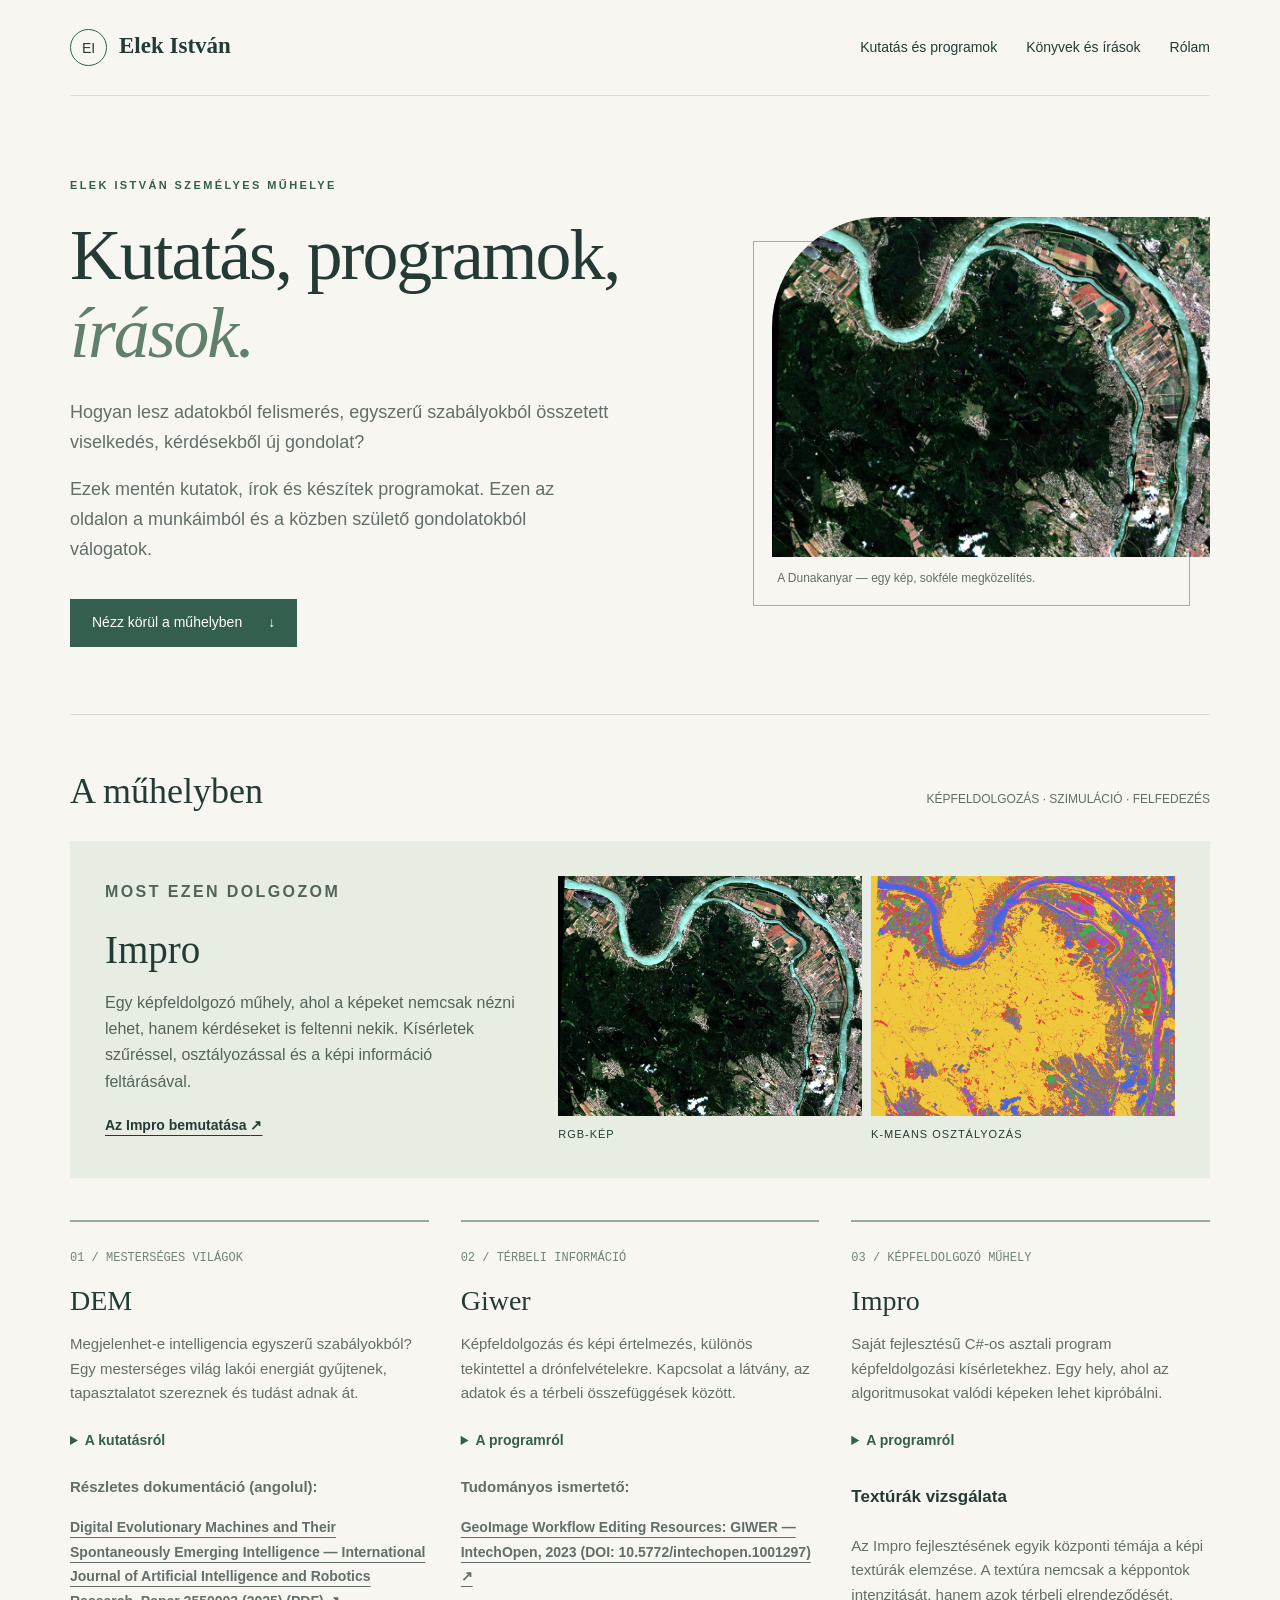
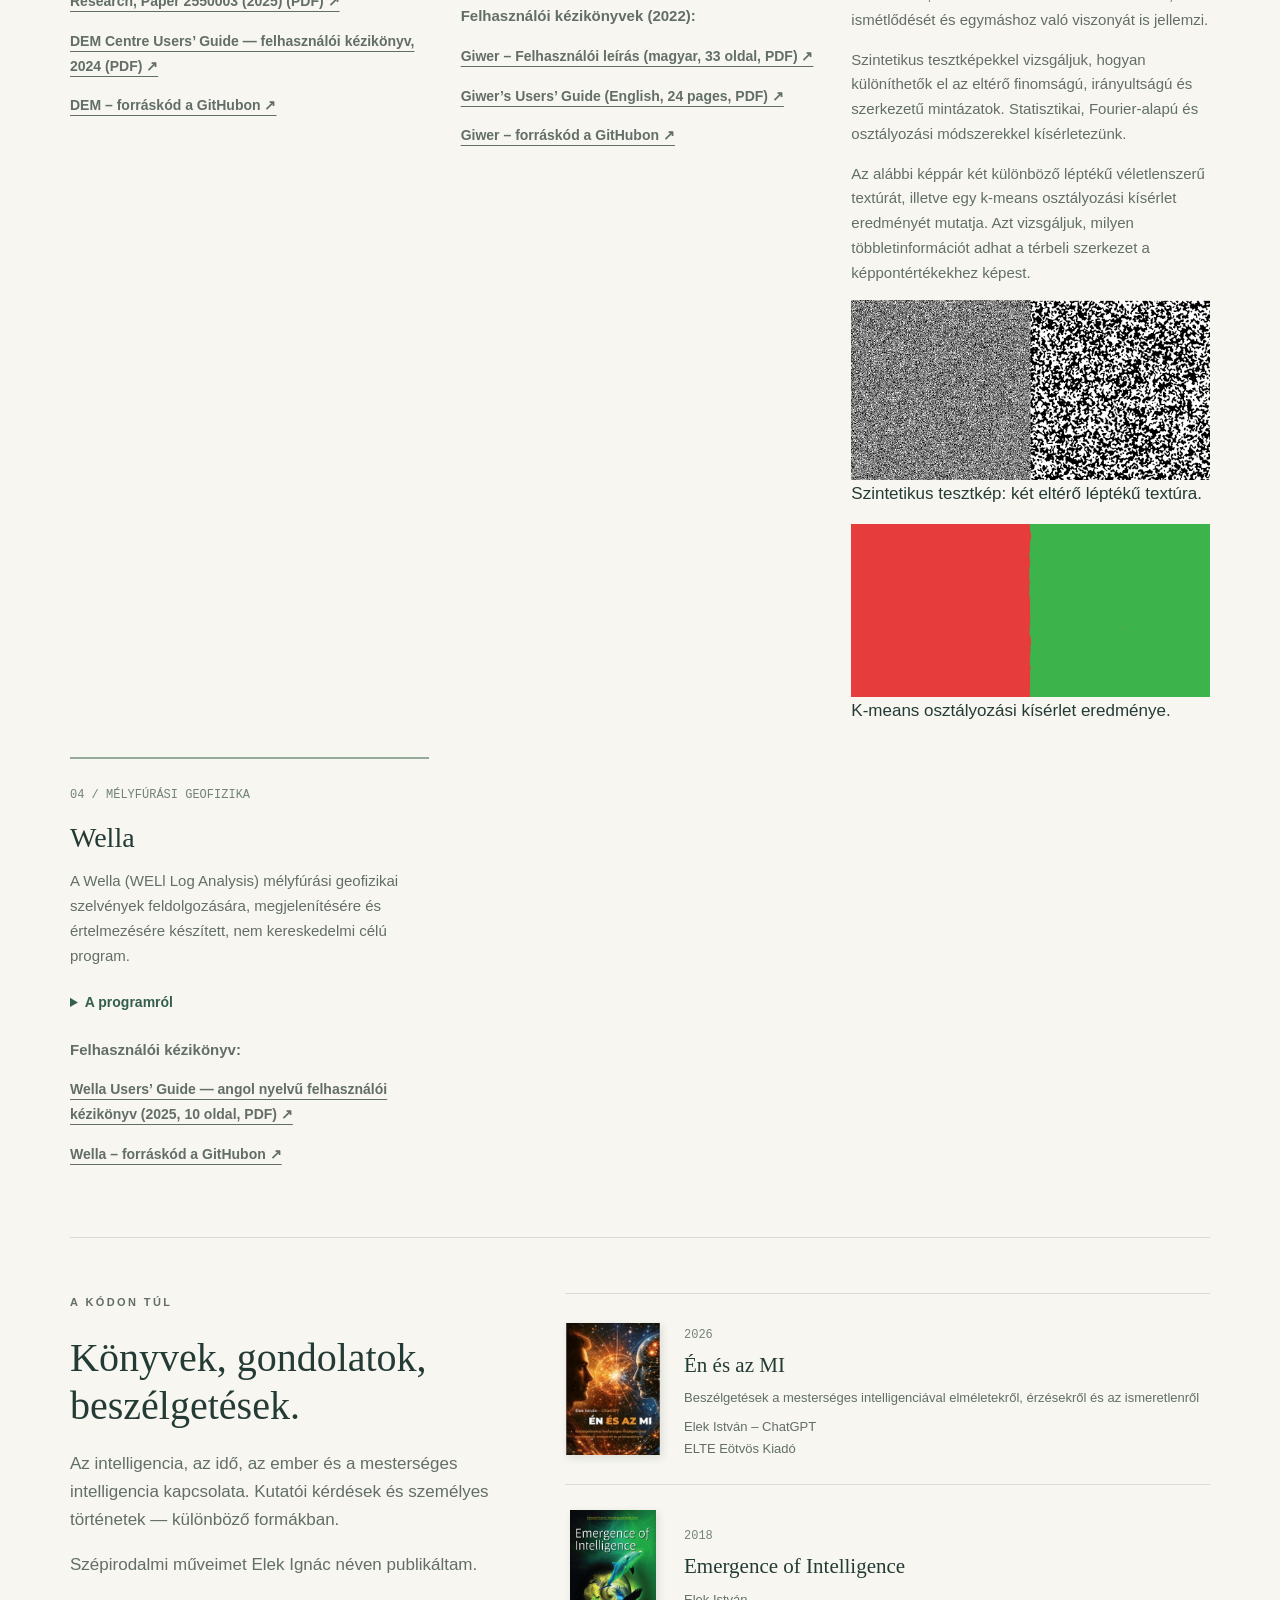
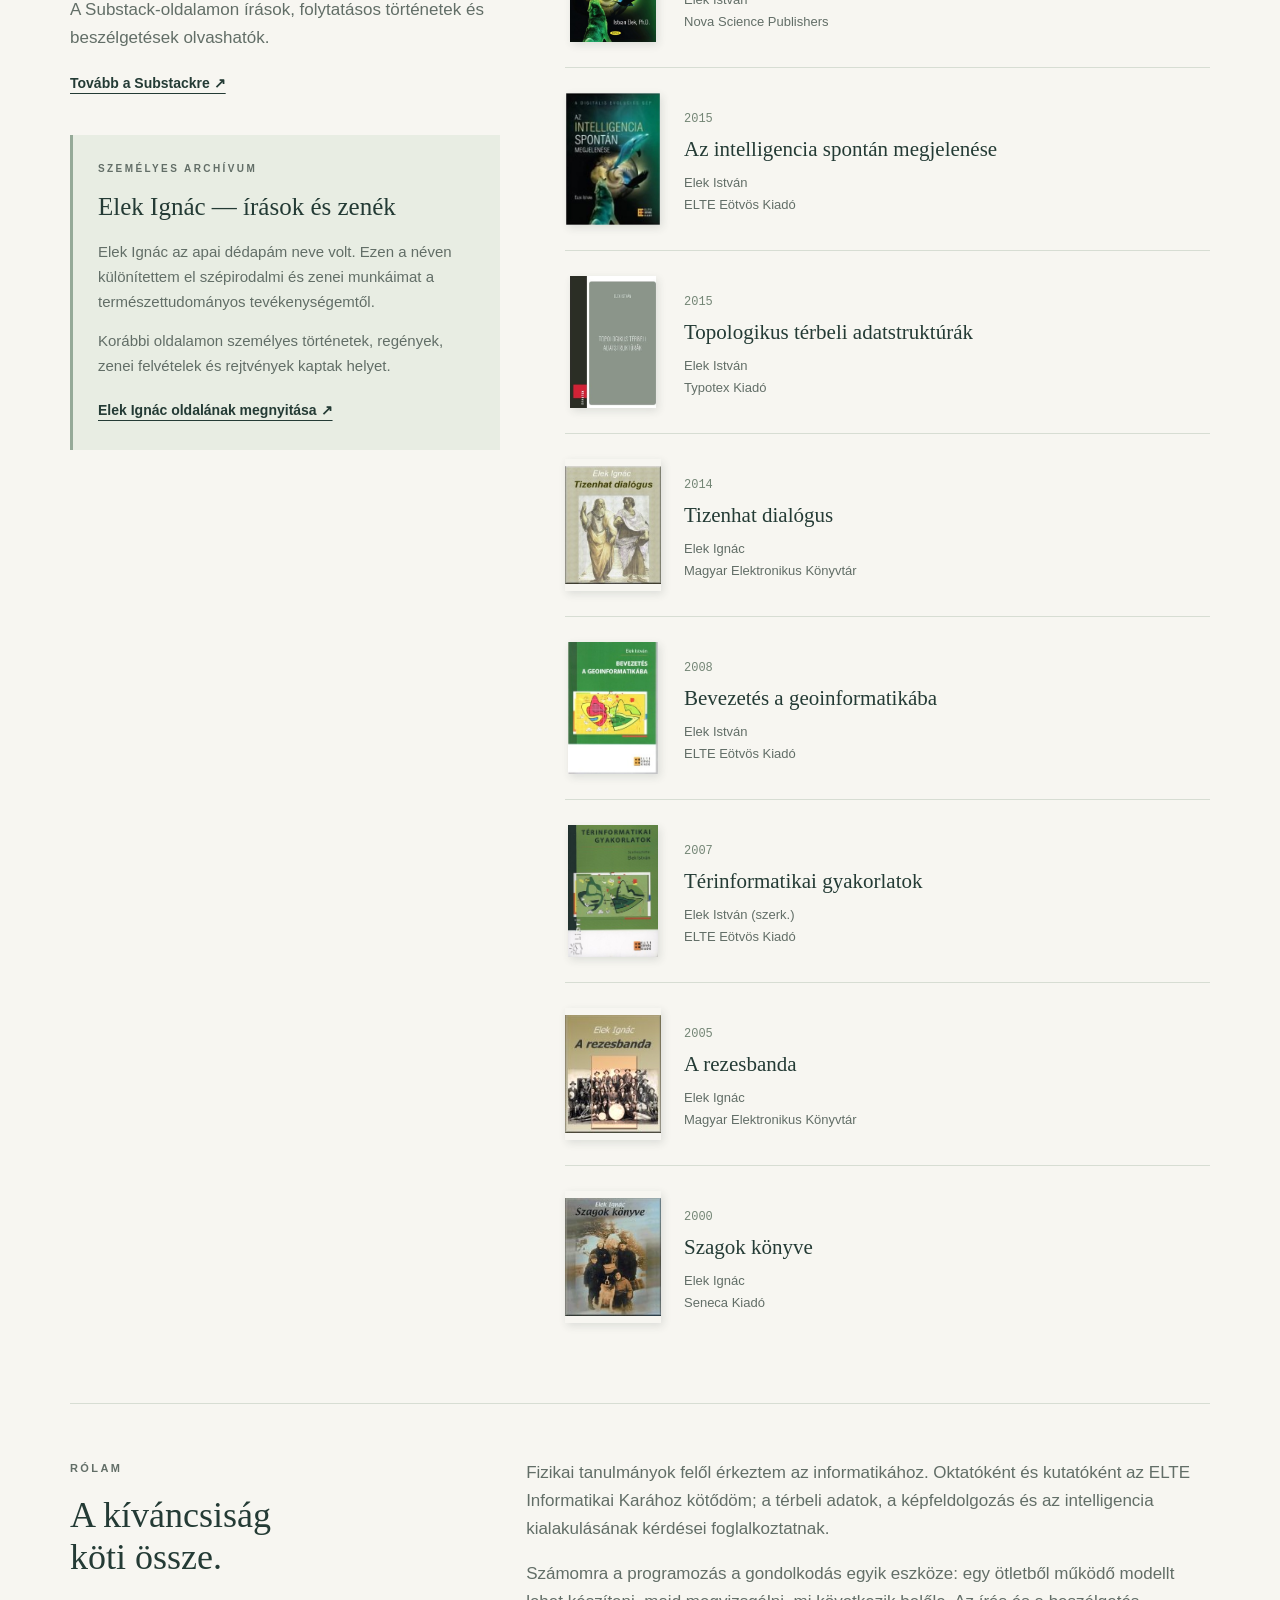
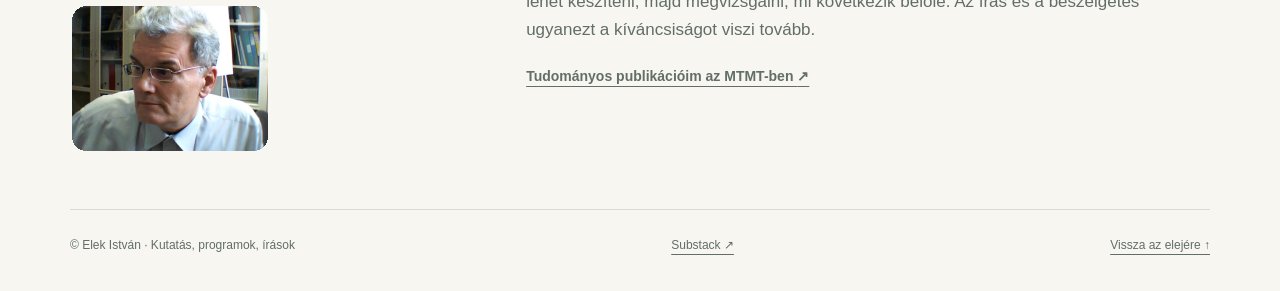
==== index.html @ f73c952a "impro_texture" ====
<!DOCTYPE html>

<html lang="hu"><head><meta charset="utf-8"/><meta content="width=device-width, initial-scale=1" name="viewport"/><meta content="Elek István személyes műhelye: kutatás, képfeldolgozás, programok, könyvek és beszélgetések." name="description"/><title>Elek István — Kutatás, programok, írások</title>
<link rel="stylesheet" href="css/style.css"><link href="images/favicon.png" rel="icon" type="image/png"/></head><body><a class="skip" href="#tartalom">Ugrás a tartalomhoz</a><div class="wrap">
<header><a class="brand" href="#"> <span>EI</span>Elek István</a><nav aria-label="Főmenü"><a href="#muhely">Kutatás és programok</a><a href="#irasok">Könyvek és írások</a><a href="#rolam">Rólam</a></nav></header>
<main id="tartalom"><div class="hero"><div><p class="eyebrow">Elek István személyes műhelye</p><h1>Kutatás, programok,<br/><em>írások.</em></h1><p class="intro">Hogyan lesz adatokból felismerés, egyszerű szabályokból összetett viselkedés, kérdésekből új gondolat?</p><p class="intro">Ezek mentén kutatok, írok és készítek programokat. Ezen az oldalon a munkáimból és a közben születő gondolatokból válogatok.</p><a class="button" href="#muhely">Nézz körül a műhelyben <span aria-hidden="true">↓</span></a></div><figure class="hero-figure"><img alt="A Dunakanyar színes raszterképe, erdőkkel, településekkel és a kanyargó folyóval" height="800" src="images/dunakanyar-raszter.jpg" width="979"/><figcaption>A Dunakanyar — egy kép, sokféle megközelítés.</figcaption></figure></div>
<section id="muhely"><div class="section-head"><h2>A műhelyben</h2><span>KÉPFELDOLGOZÁS · SZIMULÁCIÓ · FELFEDEZÉS</span></div><article class="featured"><div><p class="eyebrow">Most ezen dolgozom</p><h3>Impro</h3><p>Egy képfeldolgozó műhely, ahol a képeket nemcsak nézni lehet, hanem kérdéseket is feltenni nekik. Kísérletek szűréssel, osztályozással és a képi információ feltárásával.</p><a class="textlink" href="#impro">Az Impro bemutatása <span aria-hidden="true">↗</span></a></div><div class="comparison"><figure><img alt="A Dunakanyar RGB-képe az osztályozás előtt" height="800" loading="lazy" src="images/dunakanyar-rgb.jpg" width="979"/><figcaption>RGB-kép</figcaption></figure><figure><img alt="Ugyanazon terület k-means osztályozásának színezett eredménye" height="800" loading="lazy" src="images/dunakanyar-kmeans.jpg" width="979"/><figcaption>K-means osztályozás</figcaption></figure></div></article>
<div class="projects"><article class="project" id="dem"><span class="number">01 / MESTERSÉGES VILÁGOK</span><h3>DEM</h3><p>Megjelenhet-e intelligencia egyszerű szabályokból? Egy mesterséges világ lakói energiát gyűjtenek, tapasztalatot szereznek és tudást adnak át.</p><details><summary>A kutatásról</summary><p>A modell tere egy önmagába visszatérő, tórusz alakú világ. Az entitások energiaforrások és energianyelők között mozognak; emlékezetük és találkozásaik befolyásolják a viselkedésüket.</p><p>A kísérletek középpontjában az alkalmazkodás, a tudásátadás és az összetett viselkedés kialakulása áll.</p></details><div class="dem-documents"><p><strong>Részletes dokumentáció (angolul):</strong></p><p><a class="textlink" href="docs/DEM_theory.pdf" target="_blank" rel="noopener noreferrer">Digital Evolutionary Machines and Their Spontaneously Emerging Intelligence — International Journal of Artificial Intelligence and Robotics Research, Paper 2550003 (2025) (PDF) ↗</a></p><p><a class="textlink" href="docs/DEM_dcusersguide.pdf" target="_blank" rel="noopener noreferrer">DEM Centre Users’ Guide — felhasználói kézikönyv, 2024 (PDF) ↗</a></p></div><p><a class="textlink" href="https://github.com/istvan-elek/DEM" target="_blank" rel="noopener noreferrer">DEM – forráskód a GitHubon ↗</a></p></article> <article class="project" id="giwer"><span class="number">02 / TÉRBELI INFORMÁCIÓ</span><h3>Giwer</h3><p>Képfeldolgozás és képi értelmezés, különös tekintettel a drónfelvételekre. Kapcsolat a látvány, az adatok és a térbeli összefüggések között.</p><details><summary>A programról</summary><p>A Giwer a raszterképek feldolgozásának és értelmezésének műhelye. A fejlesztés során szerzett tapasztalatok az új képfeldolgozó program, az Impro tervezéséhez is kiindulópontot adnak.</p></details><div class="giwer-documents"><p><strong>Tudományos ismertető:</strong></p><p><a class="textlink" href="https://www.intechopen.com/chapters/1135801" target="_blank" rel="noopener noreferrer">GeoImage Workflow Editing Resources: GIWER — IntechOpen, 2023 (DOI: 10.5772/intechopen.1001297) ↗</a></p><p><strong>Felhasználói kézikönyvek (2022):</strong></p><p><a class="textlink" href="docs/giwer_ug_hu.pdf" target="_blank" rel="noopener noreferrer">Giwer – Felhasználói leírás (magyar, 33 oldal, PDF) ↗</a></p><p><a class="textlink" href="docs/giwer_ug_eng.pdf" target="_blank" rel="noopener noreferrer">Giwer’s Users’ Guide (English, 24 pages, PDF) ↗</a></p></div><p><a class="textlink" href="https://github.com/istvan-elek/Giwer" target="_blank" rel="noopener noreferrer">Giwer – forráskód a GitHubon ↗</a></p></article> <article class="project" id="impro"><span class="number">03 / KÉPFELDOLGOZÓ MŰHELY</span><h3>Impro</h3><p>Saját fejlesztésű C#-os asztali program képfeldolgozási kísérletekhez. Egy hely, ahol az algoritmusokat valódi képeken lehet kipróbálni.</p><details><summary>A programról</summary><p>Az Impro fejlesztés alatt álló műhelyprogram. A munka része többek között az RGB-képek előállítása, az NDVI, valamint a k-means osztályozás eredményeinek vizsgálata.</p><p>A fenti képpár ugyanannak a dunai területnek az RGB-megjelenítését és osztályozott változatát mutatja.</p></details><div class="impro-texture"><h4>Textúrák vizsgálata</h4><p>Az Impro fejlesztésének egyik központi témája a képi textúrák elemzése. A textúra nemcsak a képpontok intenzitását, hanem azok térbeli elrendeződését, ismétlődését és egymáshoz való viszonyát is jellemzi.</p><p>Szintetikus tesztképekkel vizsgáljuk, hogyan különíthetők el az eltérő finomságú, irányultságú és szerkezetű mintázatok. Statisztikai, Fourier-alapú és osztályozási módszerekkel kísérletezünk.</p><p>Az alábbi képpár két különböző léptékű véletlenszerű textúrát, illetve egy k-means osztályozási kísérlet eredményét mutatja. Azt vizsgáljuk, milyen többletinformációt adhat a térbeli szerkezet a képpontértékekhez képest.</p><div class="texture-examples" style="display:grid;grid-template-columns:repeat(auto-fit,minmax(min(100%,260px),1fr));gap:1rem;align-items:start"><figure style="margin:0"><img src="images/random_blobs.png" alt="Finom szemcsés és nagyobb foltokból álló fekete-fehér szintetikus textúrák" loading="lazy" style="width:100%;height:auto;display:block"/><figcaption>Szintetikus tesztkép: két eltérő léptékű textúra.</figcaption></figure><figure style="margin:0"><img src="images/randomblobskmeans.png" alt="A kétféle textúra k-means osztályozásának piros és zöld eredménye" loading="lazy" style="width:100%;height:auto;display:block"/><figcaption>K-means osztályozási kísérlet eredménye.</figcaption></figure></div></div></article>
<article class="project" id="wella"><span class="number">04 / MÉLYFÚRÁSI GEOFIZIKA</span><h3>Wella</h3><p>A Wella (WELl Log Analysis) mélyfúrási geofizikai szelvények feldolgozására, megjelenítésére és értelmezésére készített, nem kereskedelmi célú program.</p><details><summary>A programról</summary><p>Nyugdíjba vonulásom után, szakmai érdeklődésből fejlesztettem. A Wella nem kész petrofizikai értelmezési algoritmusok gyűjteménye: a felhasználó maga adhat meg számítási formulákat, amelyeket a program a mérési szelvények pontjain kiértékel, majd megjeleníti az eredményeket.</p><p>Az értelmezési műveletek pontonkéntiek; konvolúciós és ablakozási eljárások nem részei ennek a rendszernek. Az előfeldolgozásban néhány hasonló megoldás kísérleti jelleggel szerepel.</p><p>A Wella korlátozott funkcionalitású, kísérleti fejlesztés, nem kereskedelmi szoftver.</p></details><div class="wella-documents"><p><strong>Felhasználói kézikönyv:</strong></p><p><a class="textlink" href="docs/wella_users_guide.pdf" target="_blank" rel="noopener noreferrer">Wella Users’ Guide — angol nyelvű felhasználói kézikönyv (2025, 10 oldal, PDF) ↗</a></p></div><p><a class="textlink" href="https://github.com/istvan-elek/Wella" target="_blank" rel="noopener noreferrer">Wella – forráskód a GitHubon ↗</a></p></div></section>
<section class="writing" id="irasok"><div><p class="eyebrow">A kódon túl</p><h2>Könyvek, gondolatok,<br/>beszélgetések.</h2><p>Az intelligencia, az idő, az ember és a mesterséges intelligencia kapcsolata. Kutatói kérdések és személyes történetek — különböző formákban.</p><p>Szépirodalmi műveimet Elek Ignác néven publikáltam.</p><p>A Substack-oldalamon írások, folytatásos történetek és beszélgetések olvashatók.</p><a class="textlink" href="https://elekistvan.substack.com/p/elek-istvan-substack-oldala-es-muhelye" rel="noopener noreferrer" target="_blank">Tovább a Substackre ↗</a><aside aria-labelledby="ignac-title" class="literary-archive"><p class="eyebrow">Személyes archívum</p><h3 id="ignac-title">Elek Ignác — írások és zenék</h3><p>Elek Ignác az apai dédapám neve volt. Ezen a néven különítettem el szépirodalmi és zenei munkáimat a természettudományos tevékenységemtől.</p><p>Korábbi oldalamon személyes történetek, regények, zenei felvételek és rejtvények kaptak helyet.</p><a class="textlink" href="elek-ignac.html" rel="noopener noreferrer" target="_blank">Elek Ignác oldalának megnyitása ↗</a></aside></div><div><article class="book"><div class="cover"><a href="https://eltebook.hu/elek-istvan-en-es-az-mi" rel="noopener noreferrer" target="_blank"><img alt="Én és az MI — borító" loading="lazy" src="images/en-es-az-mi.jpg"/></a></div><div><time>2026</time><h3><a href="https://eltebook.hu/elek-istvan-en-es-az-mi" rel="noopener noreferrer" target="_blank">Én és az MI</a></h3><p class="subtitle">Beszélgetések a mesterséges intelligenciával elméletekről, érzésekről és az ismeretlenről</p><p>Elek István – ChatGPT<br/>ELTE Eötvös Kiadó</p></div></article><article class="book"><div class="cover"><a href="https://novapublishers.com/shop/emergence-of-intelligence/" rel="noopener noreferrer" target="_blank"><img alt="Emergence of Intelligence — borító" loading="lazy" src="images/emergence-of-intelligence.jpg"/></a></div><div><time>2018</time><h3><a href="https://novapublishers.com/shop/emergence-of-intelligence/" rel="noopener noreferrer" target="_blank">Emergence of Intelligence</a></h3><p>Elek István<br/>Nova Science Publishers</p></div></article><article class="book"><div class="cover"><a href="https://eltebook.hu/elek-istvan-az-intelligencia-spontan-megjelenese-1585" rel="noopener noreferrer" target="_blank"><img alt="Az intelligencia spontán megjelenése — borító" loading="lazy" src="images/intelligencia-spontan-megjelenese.jpg"/></a></div><div><time>2015</time><h3><a href="https://eltebook.hu/elek-istvan-az-intelligencia-spontan-megjelenese-1585" rel="noopener noreferrer" target="_blank">Az intelligencia spontán megjelenése</a></h3><p>Elek István<br/>ELTE Eötvös Kiadó</p></div></article><article class="book"><div class="cover"><a href="https://typotex.hu/konyvek/elek-istvan-topologikus-terbeli-adatstrukturak/" rel="noopener noreferrer" target="_blank"><img alt="Topologikus térbeli adatstruktúrák — borító" loading="lazy" src="images/topologikus-terbeli-adatstrukturak.jpg"/></a></div><div><time>2015</time><h3><a href="https://typotex.hu/konyvek/elek-istvan-topologikus-terbeli-adatstrukturak/" rel="noopener noreferrer" target="_blank">Topologikus térbeli adatstruktúrák</a></h3><p>Elek István<br/>Typotex Kiadó</p></div></article><article class="book"><div class="cover"><a href="https://mek.oszk.hu/13000/13008/" rel="noopener noreferrer" target="_blank"><img alt="Tizenhat dialógus — borító" loading="lazy" src="images/16dialogusborito.jpg"/></a></div><div><time>2014</time><h3><a href="https://mek.oszk.hu/13000/13008/" rel="noopener noreferrer" target="_blank">Tizenhat dialógus</a></h3><p>Elek Ignác<br/>Magyar Elektronikus Könyvtár</p></div></article><article class="book"><div class="cover"><a href="https://eltebook.hu/elek-istvan-bevezetes-a-geoinformatikaba-757" rel="noopener noreferrer" target="_blank"><img alt="Bevezetés a geoinformatikába — borító" loading="lazy" src="images/bevezetes-a-geoinformatikaba.jpg"/></a></div><div><time>2008</time><h3><a href="https://eltebook.hu/elek-istvan-bevezetes-a-geoinformatikaba-757" rel="noopener noreferrer" target="_blank">Bevezetés a geoinformatikába</a></h3><p>Elek István<br/>ELTE Eötvös Kiadó</p></div></article><article class="book"><div class="cover"><a href="https://eltebook.hu/elek-istvan-szerk-terinformatikai-gyakorlatok-342?keyword=elek%20istv%C3%A1n" rel="noopener noreferrer" target="_blank"><img alt="Térinformatikai gyakorlatok — borító" loading="lazy" src="images/terinformatikai-gyakorlatok.png"/></a></div><div><time>2007</time><h3><a href="https://eltebook.hu/elek-istvan-szerk-terinformatikai-gyakorlatok-342?keyword=elek%20istv%C3%A1n" rel="noopener noreferrer" target="_blank">Térinformatikai gyakorlatok</a></h3><p>Elek István (szerk.)<br/>ELTE Eötvös Kiadó</p></div></article><article class="book"><div class="cover"><a href="https://mek.oszk.hu/02400/02414/" rel="noopener noreferrer" target="_blank"><img alt="A rezesbanda — borító" loading="lazy" src="images/rezesbanda.jpg"/></a></div><div><time>2005</time><h3><a href="https://mek.oszk.hu/02400/02414/" rel="noopener noreferrer" target="_blank">A rezesbanda</a></h3><p>Elek Ignác<br/>Magyar Elektronikus Könyvtár</p></div></article><article class="book"><div class="cover"><a href="https://vmek.oszk.hu/02400/02415/index.phtml" rel="noopener noreferrer" target="_blank"><img alt="Szagok könyve — borító" loading="lazy" src="images/szagok-konyve.jpg"/></a></div><div><time>2000</time><h3><a href="https://vmek.oszk.hu/02400/02415/index.phtml" rel="noopener noreferrer" target="_blank">Szagok könyve</a></h3><p>Elek Ignác<br/>Seneca Kiadó</p></div></article></div></section>
<section class="about" id="rolam"><div><p class="eyebrow">Rólam</p><h2>A kíváncsiság<br/>köti össze.</h2><img alt="Elek István portréja" class="portrait" height="150" loading="lazy" src="images/elek-istvan-portre.png" width="200"/></div><div><p>Fizikai tanulmányok felől érkeztem az informatikához. Oktatóként és kutatóként az ELTE Informatikai Karához kötődöm; a térbeli adatok, a képfeldolgozás és az intelligencia kialakulásának kérdései foglalkoztatnak.</p><p>Számomra a programozás a gondolkodás egyik eszköze: egy ötletből működő modellt lehet készíteni, majd megvizsgálni, mi következik belőle. Az írás és a beszélgetés ugyanezt a kíváncsiságot viszi tovább.</p><p><a class="textlink" href="https://m2.mtmt.hu/gui2/?type=authors&amp;mode=browse&amp;sel=authors10000729" target="_blank" rel="noopener noreferrer">Tudományos publikációim az MTMT-ben <span aria-hidden="true">↗</span></a></p></div></section></main><footer><span>© Elek István · Kutatás, programok, írások</span><a href="https://elekistvan.substack.com/p/elek-istvan-substack-oldala-es-muhelye" rel="noopener noreferrer" target="_blank">Substack ↗</a><a href="#">Vissza az elejére ↑</a></footer></div></body></html>
---- css/style.css ----
:root{--paper:#f7f6f1;--ink:#243b35;--muted:#626e67;--line:#d7ddd3;--green:#345e4e;--pale:#e8ede3;--serif:Georgia,'Times New Roman',serif}*{box-sizing:border-box}html{scroll-behavior:smooth;scroll-padding-top:28px}body{margin:0;background:var(--paper);color:var(--ink);font:17px/1.65 'Segoe UI',Arial,sans-serif}a{color:inherit;text-underline-offset:5px}a:hover{color:#9a5435}a:focus-visible,summary:focus-visible{outline:3px solid #a66536;outline-offset:6px}.wrap{width:min(1140px,calc(100% - 72px));margin:auto}header{display:flex;justify-content:space-between;align-items:center;padding:29px 0;border-bottom:1px solid var(--line);gap:25px}.brand{text-decoration:none;font:700 23px var(--serif)}.brand span{display:inline-grid;place-items:center;width:37px;height:37px;border:1px solid var(--green);border-radius:50%;font:14px 'Segoe UI',sans-serif;margin-right:12px}nav{display:flex;gap:29px;font-size:14px}nav a{text-decoration:none}.hero{display:grid;grid-template-columns:1.15fr .85fr;gap:65px;padding:80px 0 67px;align-items:center}.eyebrow{text-transform:uppercase;letter-spacing:2.4px;font-size:11px;font-weight:700;color:var(--green);margin:0 0 23px}.hero h1{font:normal clamp(44px,5.6vw,72px)/1.08 var(--serif);letter-spacing:-2px;margin:0 0 26px}.hero h1 em{color:#61806c;font-weight:normal}.intro{font-size:18px;max-width:540px;color:var(--muted)}.button{display:inline-flex;align-items:center;gap:26px;text-decoration:none;background:var(--green);color:white;padding:12px 22px;margin-top:17px;font-size:14px}.button:hover{color:white;background:#284b3d}.hero-figure{margin:0;position:relative;padding:0 0 19px 19px}.hero-figure:before{content:'';position:absolute;inset:24px 20px 0 0;border:1px solid #a1b2a0;z-index:-1}.hero-figure img{width:100%;height:340px;object-fit:cover;display:block;border-radius:110px 0 0 0}.hero-figure figcaption{font:12px/1.4 'Segoe UI',sans-serif;color:var(--muted);padding:13px 0 0 5px}.section-head{display:flex;justify-content:space-between;align-items:baseline;gap:20px;margin-bottom:28px}.section-head h2{font:normal 36px/1.2 var(--serif);margin:0}.section-head span{font-size:12px;color:var(--muted)}section{padding:55px 0;border-top:1px solid var(--line)}.featured{background:var(--pale);padding:35px;display:grid;grid-template-columns:.8fr 1.2fr;gap:42px;align-items:center}.featured h3{font:normal 39px/1.1 var(--serif);margin:0 0 18px}.featured p{color:#52645a;font-size:16px}.comparison{display:grid;grid-template-columns:1fr 1fr;gap:9px}.comparison figure{margin:0}.comparison img{display:block;width:100%;height:240px;object-fit:cover}.comparison figcaption{font-size:11px;letter-spacing:1px;text-transform:uppercase;margin-top:9px}.textlink{font-size:14px;font-weight:600}.projects{display:grid;grid-template-columns:repeat(3,1fr);gap:32px;margin-top:42px}.project{padding-top:20px;border-top:2px solid #95aa98}.number{font:12px monospace;color:#718475}.project h3{font:normal 28px var(--serif);margin:15px 0 12px}.project p{font-size:15px;color:var(--muted)}details{font-size:14px}summary{cursor:pointer;width:fit-content;color:var(--green);font-weight:600;padding:8px 0}details[open]{padding-bottom:10px}details p{font-size:14px!important}.writing{display:grid;grid-template-columns:1fr 1fr;gap:70px}.writing h2{font:normal 40px/1.2 var(--serif);margin:0 0 20px}.writing p{color:var(--muted)}.book{display:grid;grid-template-columns:52px 1fr;gap:20px;padding:21px 0;border-top:1px solid var(--line)}.book time{font:13px monospace;color:#738575;padding-top:5px}.book h3{font:normal 21px/1.3 var(--serif);margin:0 0 6px}.book p{font-size:13px;margin:0}.about{display:grid;grid-template-columns:.55fr 1fr;gap:80px}.about h2{font:normal 36px var(--serif);margin:0}.about p{margin:0 0 17px;color:var(--muted)}footer{border-top:1px solid var(--line);padding:26px 0 35px;display:flex;justify-content:space-between;gap:20px;font-size:12px;color:var(--muted)}.skip{position:absolute;left:-9999px}.skip:focus{left:20px;top:10px;background:white;padding:10px;z-index:10}@media(max-width:800px){.wrap{width:calc(100% - 40px)}header{align-items:flex-start;flex-direction:column;gap:16px}nav{gap:20px;flex-wrap:wrap}.hero{padding:44px 0;gap:30px;grid-template-columns:1fr}.hero h1{font-size:52px}.hero-figure{max-width:560px}.hero-figure img{height:280px}.featured,.writing,.about{grid-template-columns:1fr;gap:25px}.featured{padding:24px}.projects{grid-template-columns:1fr;gap:18px}.comparison img{height:200px}.section-head{align-items:flex-start;flex-direction:column;gap:8px}section{padding:38px 0}.writing{gap:32px}.about{gap:20px}footer{flex-direction:column;gap:9px}}@media(prefers-reduced-motion:reduce){html{scroll-behavior:auto}}@media print{body{background:white}.wrap{width:100%}details{display:block}header nav,.button{display:none}section{break-inside:avoid}}
.portrait{display:block;width:200px;max-width:100%;height:auto;margin-top:26px}

.book{grid-template-columns:96px minmax(0,1fr);align-items:center;gap:23px;padding:25px 0}.book .cover{width:96px;text-align:center}.book .cover img{height:132px;width:auto;max-width:96px;object-fit:contain;display:block;margin:auto;box-shadow:2px 3px 8px #243b3520}.book h3{margin:5px 0 9px}.book h3 a{text-decoration:none}.book h3 a:hover{text-decoration:underline}.book time{font-size:12px}.book .subtitle{font-size:13px;line-height:1.5;margin-bottom:9px}.writing{grid-template-columns:.8fr 1.2fr;gap:65px}@media(max-width:800px){.writing{grid-template-columns:1fr;gap:25px}}@media(max-width:400px){.book{grid-template-columns:75px minmax(0,1fr);gap:15px}.book .cover{width:75px}.book .cover img{height:110px;max-width:75px}.book h3{font-size:19px}}
.literary-archive{margin-top:38px;padding:26px 25px;background:var(--pale);border-left:3px solid #95aa98}.literary-archive .eyebrow{font-size:10px;margin:0 0 13px}.literary-archive h3{font:normal 25px/1.3 var(--serif);margin:0 0 17px}.literary-archive p{font-size:15px}.literary-archive .textlink{display:inline-block;margin-top:5px}
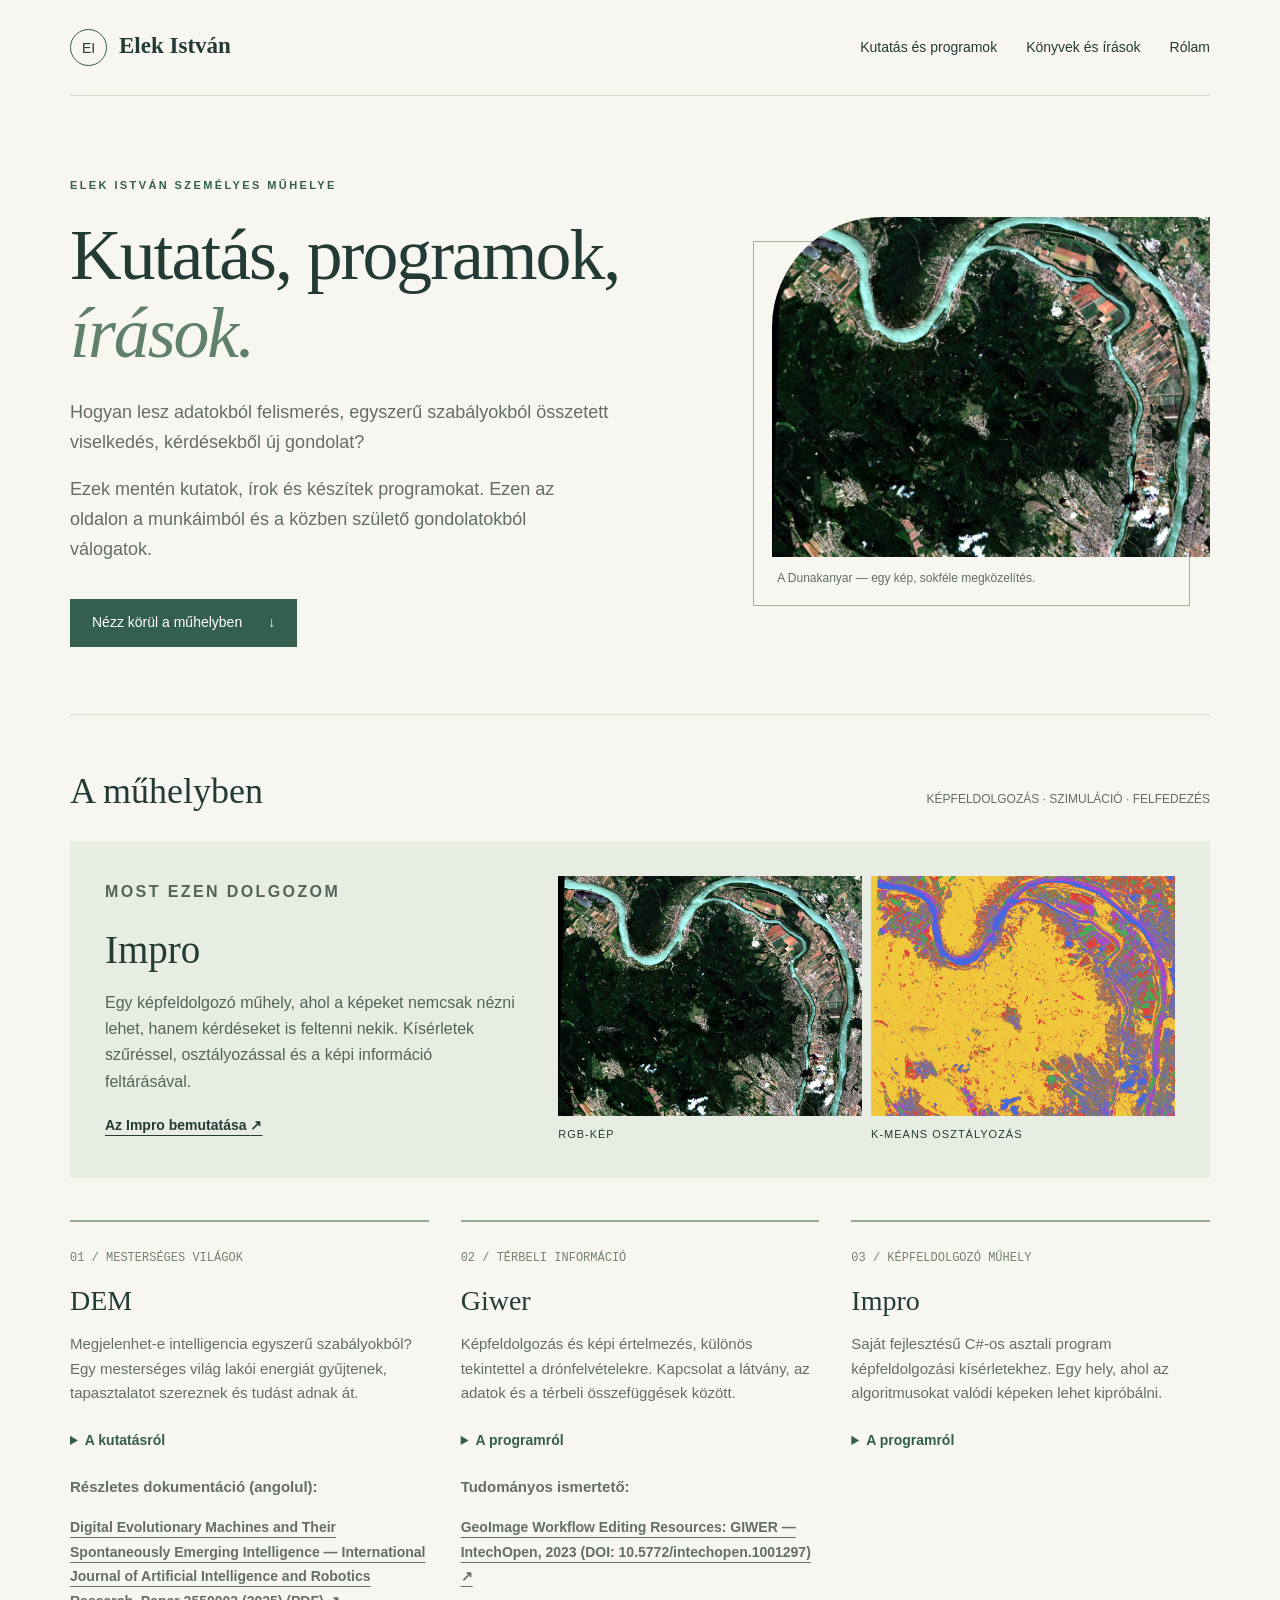
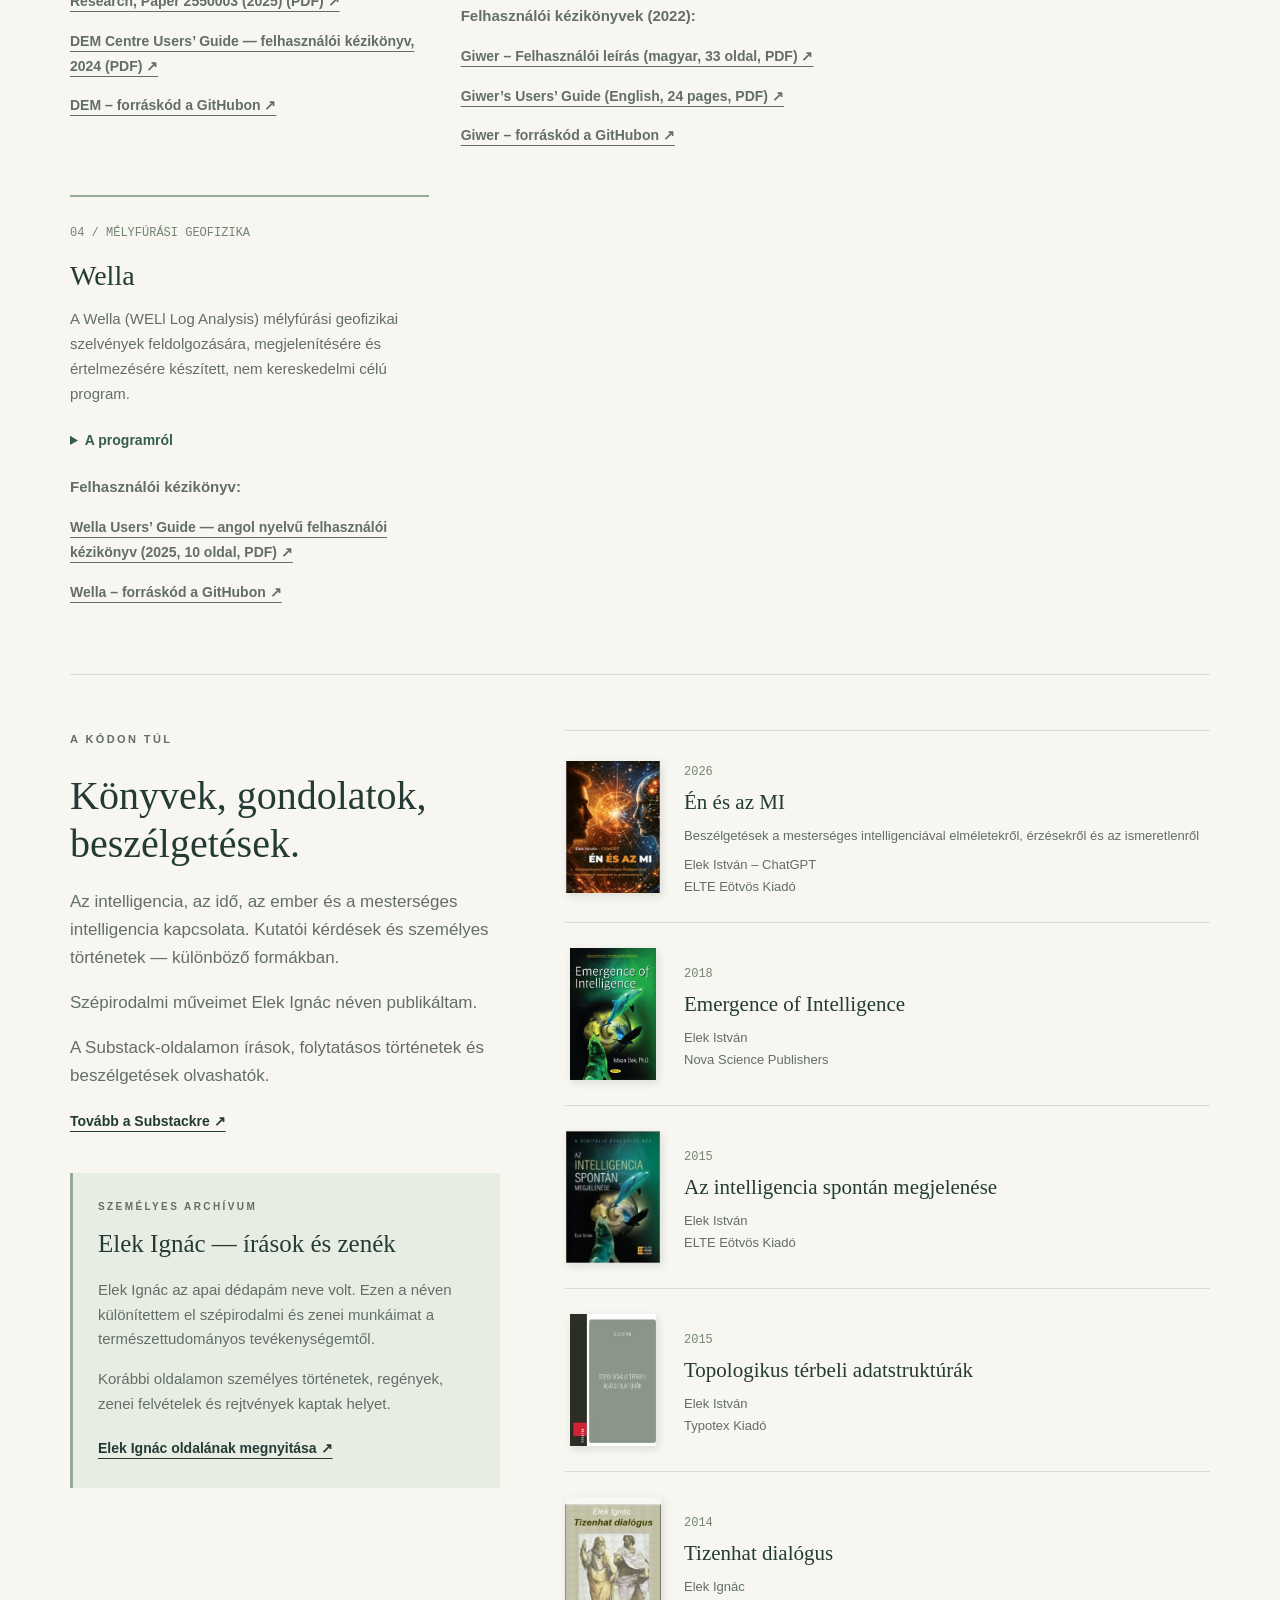
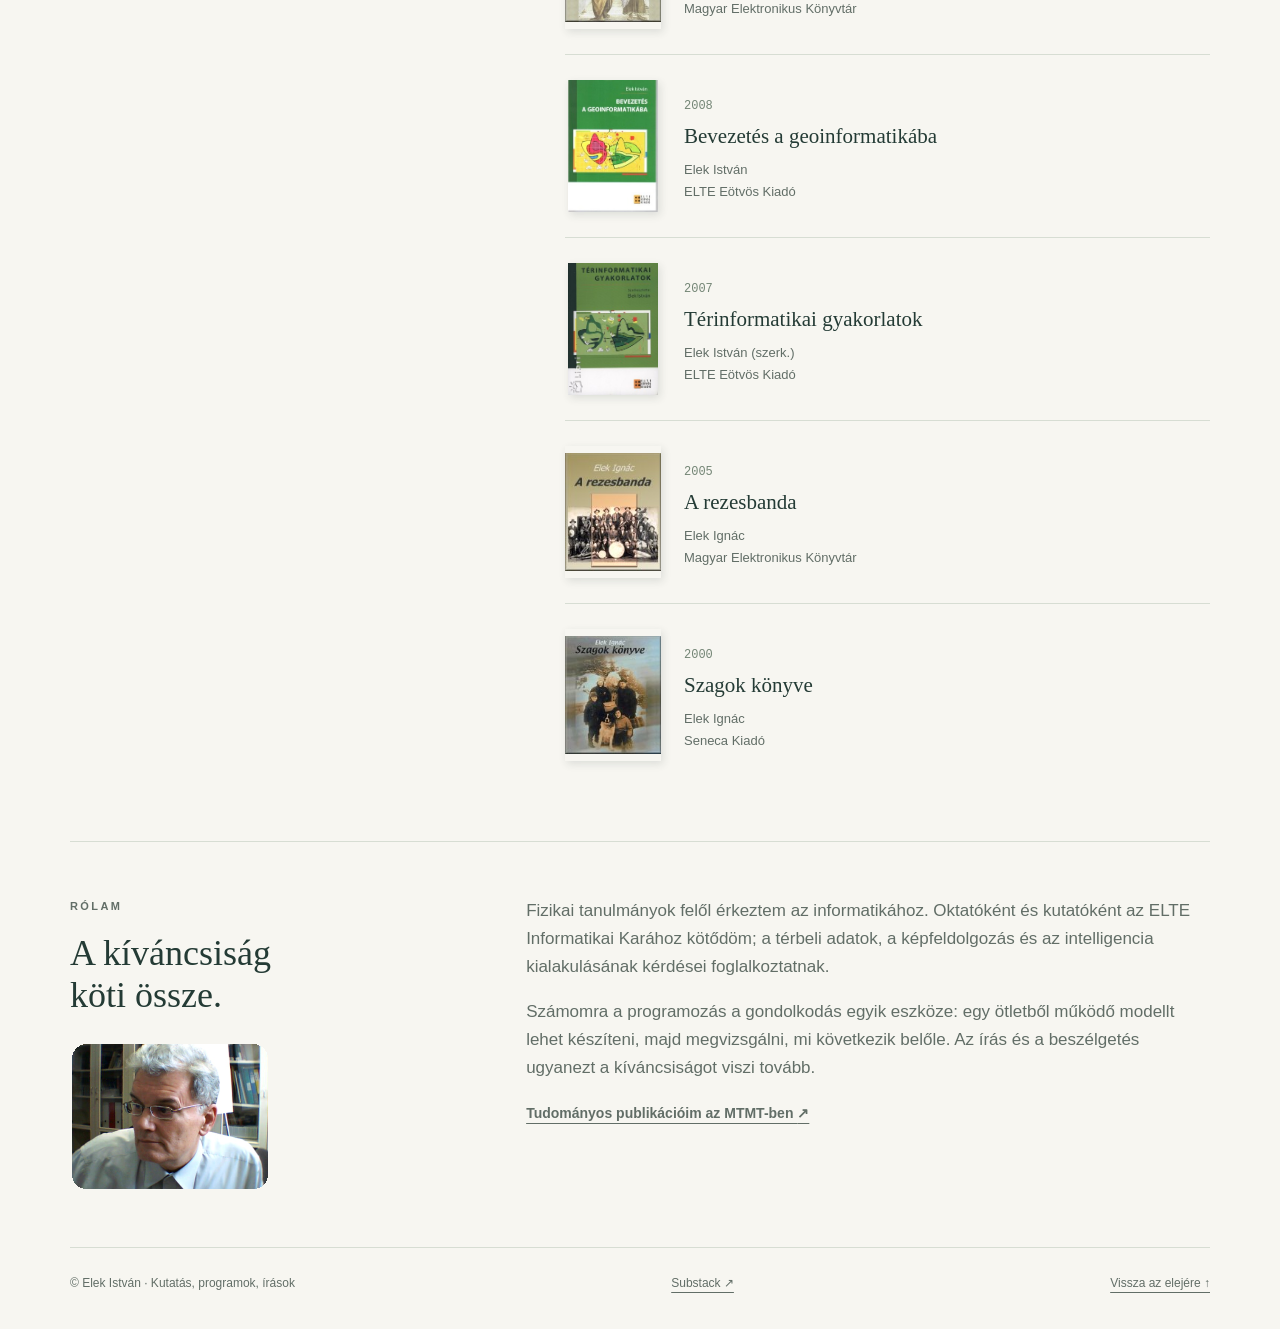
==== commit 12f0b726: "legördülő textura" ====
--- a/index.html
+++ b/index.html
@@ -5,7 +5,7 @@
 <header><a class="brand" href="#"> <span>EI</span>Elek István</a><nav aria-label="Főmenü"><a href="#muhely">Kutatás és programok</a><a href="#irasok">Könyvek és írások</a><a href="#rolam">Rólam</a></nav></header>
 <main id="tartalom"><div class="hero"><div><p class="eyebrow">Elek István személyes műhelye</p><h1>Kutatás, programok,<br/><em>írások.</em></h1><p class="intro">Hogyan lesz adatokból felismerés, egyszerű szabályokból összetett viselkedés, kérdésekből új gondolat?</p><p class="intro">Ezek mentén kutatok, írok és készítek programokat. Ezen az oldalon a munkáimból és a közben születő gondolatokból válogatok.</p><a class="button" href="#muhely">Nézz körül a műhelyben <span aria-hidden="true">↓</span></a></div><figure class="hero-figure"><img alt="A Dunakanyar színes raszterképe, erdőkkel, településekkel és a kanyargó folyóval" height="800" src="images/dunakanyar-raszter.jpg" width="979"/><figcaption>A Dunakanyar — egy kép, sokféle megközelítés.</figcaption></figure></div>
 <section id="muhely"><div class="section-head"><h2>A műhelyben</h2><span>KÉPFELDOLGOZÁS · SZIMULÁCIÓ · FELFEDEZÉS</span></div><article class="featured"><div><p class="eyebrow">Most ezen dolgozom</p><h3>Impro</h3><p>Egy képfeldolgozó műhely, ahol a képeket nemcsak nézni lehet, hanem kérdéseket is feltenni nekik. Kísérletek szűréssel, osztályozással és a képi információ feltárásával.</p><a class="textlink" href="#impro">Az Impro bemutatása <span aria-hidden="true">↗</span></a></div><div class="comparison"><figure><img alt="A Dunakanyar RGB-képe az osztályozás előtt" height="800" loading="lazy" src="images/dunakanyar-rgb.jpg" width="979"/><figcaption>RGB-kép</figcaption></figure><figure><img alt="Ugyanazon terület k-means osztályozásának színezett eredménye" height="800" loading="lazy" src="images/dunakanyar-kmeans.jpg" width="979"/><figcaption>K-means osztályozás</figcaption></figure></div></article>
-<div class="projects"><article class="project" id="dem"><span class="number">01 / MESTERSÉGES VILÁGOK</span><h3>DEM</h3><p>Megjelenhet-e intelligencia egyszerű szabályokból? Egy mesterséges világ lakói energiát gyűjtenek, tapasztalatot szereznek és tudást adnak át.</p><details><summary>A kutatásról</summary><p>A modell tere egy önmagába visszatérő, tórusz alakú világ. Az entitások energiaforrások és energianyelők között mozognak; emlékezetük és találkozásaik befolyásolják a viselkedésüket.</p><p>A kísérletek középpontjában az alkalmazkodás, a tudásátadás és az összetett viselkedés kialakulása áll.</p></details><div class="dem-documents"><p><strong>Részletes dokumentáció (angolul):</strong></p><p><a class="textlink" href="docs/DEM_theory.pdf" target="_blank" rel="noopener noreferrer">Digital Evolutionary Machines and Their Spontaneously Emerging Intelligence — International Journal of Artificial Intelligence and Robotics Research, Paper 2550003 (2025) (PDF) ↗</a></p><p><a class="textlink" href="docs/DEM_dcusersguide.pdf" target="_blank" rel="noopener noreferrer">DEM Centre Users’ Guide — felhasználói kézikönyv, 2024 (PDF) ↗</a></p></div><p><a class="textlink" href="https://github.com/istvan-elek/DEM" target="_blank" rel="noopener noreferrer">DEM – forráskód a GitHubon ↗</a></p></article> <article class="project" id="giwer"><span class="number">02 / TÉRBELI INFORMÁCIÓ</span><h3>Giwer</h3><p>Képfeldolgozás és képi értelmezés, különös tekintettel a drónfelvételekre. Kapcsolat a látvány, az adatok és a térbeli összefüggések között.</p><details><summary>A programról</summary><p>A Giwer a raszterképek feldolgozásának és értelmezésének műhelye. A fejlesztés során szerzett tapasztalatok az új képfeldolgozó program, az Impro tervezéséhez is kiindulópontot adnak.</p></details><div class="giwer-documents"><p><strong>Tudományos ismertető:</strong></p><p><a class="textlink" href="https://www.intechopen.com/chapters/1135801" target="_blank" rel="noopener noreferrer">GeoImage Workflow Editing Resources: GIWER — IntechOpen, 2023 (DOI: 10.5772/intechopen.1001297) ↗</a></p><p><strong>Felhasználói kézikönyvek (2022):</strong></p><p><a class="textlink" href="docs/giwer_ug_hu.pdf" target="_blank" rel="noopener noreferrer">Giwer – Felhasználói leírás (magyar, 33 oldal, PDF) ↗</a></p><p><a class="textlink" href="docs/giwer_ug_eng.pdf" target="_blank" rel="noopener noreferrer">Giwer’s Users’ Guide (English, 24 pages, PDF) ↗</a></p></div><p><a class="textlink" href="https://github.com/istvan-elek/Giwer" target="_blank" rel="noopener noreferrer">Giwer – forráskód a GitHubon ↗</a></p></article> <article class="project" id="impro"><span class="number">03 / KÉPFELDOLGOZÓ MŰHELY</span><h3>Impro</h3><p>Saját fejlesztésű C#-os asztali program képfeldolgozási kísérletekhez. Egy hely, ahol az algoritmusokat valódi képeken lehet kipróbálni.</p><details><summary>A programról</summary><p>Az Impro fejlesztés alatt álló műhelyprogram. A munka része többek között az RGB-képek előállítása, az NDVI, valamint a k-means osztályozás eredményeinek vizsgálata.</p><p>A fenti képpár ugyanannak a dunai területnek az RGB-megjelenítését és osztályozott változatát mutatja.</p></details><div class="impro-texture"><h4>Textúrák vizsgálata</h4><p>Az Impro fejlesztésének egyik központi témája a képi textúrák elemzése. A textúra nemcsak a képpontok intenzitását, hanem azok térbeli elrendeződését, ismétlődését és egymáshoz való viszonyát is jellemzi.</p><p>Szintetikus tesztképekkel vizsgáljuk, hogyan különíthetők el az eltérő finomságú, irányultságú és szerkezetű mintázatok. Statisztikai, Fourier-alapú és osztályozási módszerekkel kísérletezünk.</p><p>Az alábbi képpár két különböző léptékű véletlenszerű textúrát, illetve egy k-means osztályozási kísérlet eredményét mutatja. Azt vizsgáljuk, milyen többletinformációt adhat a térbeli szerkezet a képpontértékekhez képest.</p><div class="texture-examples" style="display:grid;grid-template-columns:repeat(auto-fit,minmax(min(100%,260px),1fr));gap:1rem;align-items:start"><figure style="margin:0"><img src="images/random_blobs.png" alt="Finom szemcsés és nagyobb foltokból álló fekete-fehér szintetikus textúrák" loading="lazy" style="width:100%;height:auto;display:block"/><figcaption>Szintetikus tesztkép: két eltérő léptékű textúra.</figcaption></figure><figure style="margin:0"><img src="images/randomblobskmeans.png" alt="A kétféle textúra k-means osztályozásának piros és zöld eredménye" loading="lazy" style="width:100%;height:auto;display:block"/><figcaption>K-means osztályozási kísérlet eredménye.</figcaption></figure></div></div></article>
+<div class="projects"><article class="project" id="dem"><span class="number">01 / MESTERSÉGES VILÁGOK</span><h3>DEM</h3><p>Megjelenhet-e intelligencia egyszerű szabályokból? Egy mesterséges világ lakói energiát gyűjtenek, tapasztalatot szereznek és tudást adnak át.</p><details><summary>A kutatásról</summary><p>A modell tere egy önmagába visszatérő, tórusz alakú világ. Az entitások energiaforrások és energianyelők között mozognak; emlékezetük és találkozásaik befolyásolják a viselkedésüket.</p><p>A kísérletek középpontjában az alkalmazkodás, a tudásátadás és az összetett viselkedés kialakulása áll.</p></details><div class="dem-documents"><p><strong>Részletes dokumentáció (angolul):</strong></p><p><a class="textlink" href="docs/DEM_theory.pdf" target="_blank" rel="noopener noreferrer">Digital Evolutionary Machines and Their Spontaneously Emerging Intelligence — International Journal of Artificial Intelligence and Robotics Research, Paper 2550003 (2025) (PDF) ↗</a></p><p><a class="textlink" href="docs/DEM_dcusersguide.pdf" target="_blank" rel="noopener noreferrer">DEM Centre Users’ Guide — felhasználói kézikönyv, 2024 (PDF) ↗</a></p></div><p><a class="textlink" href="https://github.com/istvan-elek/DEM" target="_blank" rel="noopener noreferrer">DEM – forráskód a GitHubon ↗</a></p></article> <article class="project" id="giwer"><span class="number">02 / TÉRBELI INFORMÁCIÓ</span><h3>Giwer</h3><p>Képfeldolgozás és képi értelmezés, különös tekintettel a drónfelvételekre. Kapcsolat a látvány, az adatok és a térbeli összefüggések között.</p><details><summary>A programról</summary><p>A Giwer a raszterképek feldolgozásának és értelmezésének műhelye. A fejlesztés során szerzett tapasztalatok az új képfeldolgozó program, az Impro tervezéséhez is kiindulópontot adnak.</p></details><div class="giwer-documents"><p><strong>Tudományos ismertető:</strong></p><p><a class="textlink" href="https://www.intechopen.com/chapters/1135801" target="_blank" rel="noopener noreferrer">GeoImage Workflow Editing Resources: GIWER — IntechOpen, 2023 (DOI: 10.5772/intechopen.1001297) ↗</a></p><p><strong>Felhasználói kézikönyvek (2022):</strong></p><p><a class="textlink" href="docs/giwer_ug_hu.pdf" target="_blank" rel="noopener noreferrer">Giwer – Felhasználói leírás (magyar, 33 oldal, PDF) ↗</a></p><p><a class="textlink" href="docs/giwer_ug_eng.pdf" target="_blank" rel="noopener noreferrer">Giwer’s Users’ Guide (English, 24 pages, PDF) ↗</a></p></div><p><a class="textlink" href="https://github.com/istvan-elek/Giwer" target="_blank" rel="noopener noreferrer">Giwer – forráskód a GitHubon ↗</a></p></article> <article class="project" id="impro"><span class="number">03 / KÉPFELDOLGOZÓ MŰHELY</span><h3>Impro</h3><p>Saját fejlesztésű C#-os asztali program képfeldolgozási kísérletekhez. Egy hely, ahol az algoritmusokat valódi képeken lehet kipróbálni.</p><details><summary>A programról</summary><p>Az Impro fejlesztés alatt álló műhelyprogram. A munka része többek között az RGB-képek előállítása, az NDVI, valamint a k-means osztályozás eredményeinek vizsgálata.</p><p>A fenti képpár ugyanannak a dunai területnek az RGB-megjelenítését és osztályozott változatát mutatja.</p><div class="impro-texture"><h4>Textúrák vizsgálata</h4><p>Az Impro fejlesztésének egyik központi témája a képi textúrák elemzése. A textúra nemcsak a képpontok intenzitását, hanem azok térbeli elrendeződését, ismétlődését és egymáshoz való viszonyát is jellemzi.</p><p>Szintetikus tesztképekkel vizsgáljuk, hogyan különíthetők el az eltérő finomságú, irányultságú és szerkezetű mintázatok. Statisztikai, Fourier-alapú és osztályozási módszerekkel kísérletezünk.</p><p>Az alábbi képpár két különböző léptékű véletlenszerű textúrát, illetve egy k-means osztályozási kísérlet eredményét mutatja. Azt vizsgáljuk, milyen többletinformációt adhat a térbeli szerkezet a képpontértékekhez képest.</p><div class="texture-examples" style="display:grid;grid-template-columns:repeat(auto-fit,minmax(min(100%,260px),1fr));gap:1rem;align-items:start"><figure style="margin:0"><img src="images/random_blobs.png" alt="Finom szemcsés és nagyobb foltokból álló fekete-fehér szintetikus textúrák" loading="lazy" style="width:100%;height:auto;display:block"/><figcaption>Szintetikus tesztkép: két eltérő léptékű textúra.</figcaption></figure><figure style="margin:0"><img src="images/randomblobskmeans.png" alt="A kétféle textúra k-means osztályozásának piros és zöld eredménye" loading="lazy" style="width:100%;height:auto;display:block"/><figcaption>K-means osztályozási kísérlet eredménye.</figcaption></figure></div></div></details></article>
 <article class="project" id="wella"><span class="number">04 / MÉLYFÚRÁSI GEOFIZIKA</span><h3>Wella</h3><p>A Wella (WELl Log Analysis) mélyfúrási geofizikai szelvények feldolgozására, megjelenítésére és értelmezésére készített, nem kereskedelmi célú program.</p><details><summary>A programról</summary><p>Nyugdíjba vonulásom után, szakmai érdeklődésből fejlesztettem. A Wella nem kész petrofizikai értelmezési algoritmusok gyűjteménye: a felhasználó maga adhat meg számítási formulákat, amelyeket a program a mérési szelvények pontjain kiértékel, majd megjeleníti az eredményeket.</p><p>Az értelmezési műveletek pontonkéntiek; konvolúciós és ablakozási eljárások nem részei ennek a rendszernek. Az előfeldolgozásban néhány hasonló megoldás kísérleti jelleggel szerepel.</p><p>A Wella korlátozott funkcionalitású, kísérleti fejlesztés, nem kereskedelmi szoftver.</p></details><div class="wella-documents"><p><strong>Felhasználói kézikönyv:</strong></p><p><a class="textlink" href="docs/wella_users_guide.pdf" target="_blank" rel="noopener noreferrer">Wella Users’ Guide — angol nyelvű felhasználói kézikönyv (2025, 10 oldal, PDF) ↗</a></p></div><p><a class="textlink" href="https://github.com/istvan-elek/Wella" target="_blank" rel="noopener noreferrer">Wella – forráskód a GitHubon ↗</a></p></div></section>
 <section class="writing" id="irasok"><div><p class="eyebrow">A kódon túl</p><h2>Könyvek, gondolatok,<br/>beszélgetések.</h2><p>Az intelligencia, az idő, az ember és a mesterséges intelligencia kapcsolata. Kutatói kérdések és személyes történetek — különböző formákban.</p><p>Szépirodalmi műveimet Elek Ignác néven publikáltam.</p><p>A Substack-oldalamon írások, folytatásos történetek és beszélgetések olvashatók.</p><a class="textlink" href="https://elekistvan.substack.com/p/elek-istvan-substack-oldala-es-muhelye" rel="noopener noreferrer" target="_blank">Tovább a Substackre ↗</a><aside aria-labelledby="ignac-title" class="literary-archive"><p class="eyebrow">Személyes archívum</p><h3 id="ignac-title">Elek Ignác — írások és zenék</h3><p>Elek Ignác az apai dédapám neve volt. Ezen a néven különítettem el szépirodalmi és zenei munkáimat a természettudományos tevékenységemtől.</p><p>Korábbi oldalamon személyes történetek, regények, zenei felvételek és rejtvények kaptak helyet.</p><a class="textlink" href="elek-ignac.html" rel="noopener noreferrer" target="_blank">Elek Ignác oldalának megnyitása ↗</a></aside></div><div><article class="book"><div class="cover"><a href="https://eltebook.hu/elek-istvan-en-es-az-mi" rel="noopener noreferrer" target="_blank"><img alt="Én és az MI — borító" loading="lazy" src="images/en-es-az-mi.jpg"/></a></div><div><time>2026</time><h3><a href="https://eltebook.hu/elek-istvan-en-es-az-mi" rel="noopener noreferrer" target="_blank">Én és az MI</a></h3><p class="subtitle">Beszélgetések a mesterséges intelligenciával elméletekről, érzésekről és az ismeretlenről</p><p>Elek István – ChatGPT<br/>ELTE Eötvös Kiadó</p></div></article><article class="book"><div class="cover"><a href="https://novapublishers.com/shop/emergence-of-intelligence/" rel="noopener noreferrer" target="_blank"><img alt="Emergence of Intelligence — borító" loading="lazy" src="images/emergence-of-intelligence.jpg"/></a></div><div><time>2018</time><h3><a href="https://novapublishers.com/shop/emergence-of-intelligence/" rel="noopener noreferrer" target="_blank">Emergence of Intelligence</a></h3><p>Elek István<br/>Nova Science Publishers</p></div></article><article class="book"><div class="cover"><a href="https://eltebook.hu/elek-istvan-az-intelligencia-spontan-megjelenese-1585" rel="noopener noreferrer" target="_blank"><img alt="Az intelligencia spontán megjelenése — borító" loading="lazy" src="images/intelligencia-spontan-megjelenese.jpg"/></a></div><div><time>2015</time><h3><a href="https://eltebook.hu/elek-istvan-az-intelligencia-spontan-megjelenese-1585" rel="noopener noreferrer" target="_blank">Az intelligencia spontán megjelenése</a></h3><p>Elek István<br/>ELTE Eötvös Kiadó</p></div></article><article class="book"><div class="cover"><a href="https://typotex.hu/konyvek/elek-istvan-topologikus-terbeli-adatstrukturak/" rel="noopener noreferrer" target="_blank"><img alt="Topologikus térbeli adatstruktúrák — borító" loading="lazy" src="images/topologikus-terbeli-adatstrukturak.jpg"/></a></div><div><time>2015</time><h3><a href="https://typotex.hu/konyvek/elek-istvan-topologikus-terbeli-adatstrukturak/" rel="noopener noreferrer" target="_blank">Topologikus térbeli adatstruktúrák</a></h3><p>Elek István<br/>Typotex Kiadó</p></div></article><article class="book"><div class="cover"><a href="https://mek.oszk.hu/13000/13008/" rel="noopener noreferrer" target="_blank"><img alt="Tizenhat dialógus — borító" loading="lazy" src="images/16dialogusborito.jpg"/></a></div><div><time>2014</time><h3><a href="https://mek.oszk.hu/13000/13008/" rel="noopener noreferrer" target="_blank">Tizenhat dialógus</a></h3><p>Elek Ignác<br/>Magyar Elektronikus Könyvtár</p></div></article><article class="book"><div class="cover"><a href="https://eltebook.hu/elek-istvan-bevezetes-a-geoinformatikaba-757" rel="noopener noreferrer" target="_blank"><img alt="Bevezetés a geoinformatikába — borító" loading="lazy" src="images/bevezetes-a-geoinformatikaba.jpg"/></a></div><div><time>2008</time><h3><a href="https://eltebook.hu/elek-istvan-bevezetes-a-geoinformatikaba-757" rel="noopener noreferrer" target="_blank">Bevezetés a geoinformatikába</a></h3><p>Elek István<br/>ELTE Eötvös Kiadó</p></div></article><article class="book"><div class="cover"><a href="https://eltebook.hu/elek-istvan-szerk-terinformatikai-gyakorlatok-342?keyword=elek%20istv%C3%A1n" rel="noopener noreferrer" target="_blank"><img alt="Térinformatikai gyakorlatok — borító" loading="lazy" src="images/terinformatikai-gyakorlatok.png"/></a></div><div><time>2007</time><h3><a href="https://eltebook.hu/elek-istvan-szerk-terinformatikai-gyakorlatok-342?keyword=elek%20istv%C3%A1n" rel="noopener noreferrer" target="_blank">Térinformatikai gyakorlatok</a></h3><p>Elek István (szerk.)<br/>ELTE Eötvös Kiadó</p></div></article><article class="book"><div class="cover"><a href="https://mek.oszk.hu/02400/02414/" rel="noopener noreferrer" target="_blank"><img alt="A rezesbanda — borító" loading="lazy" src="images/rezesbanda.jpg"/></a></div><div><time>2005</time><h3><a href="https://mek.oszk.hu/02400/02414/" rel="noopener noreferrer" target="_blank">A rezesbanda</a></h3><p>Elek Ignác<br/>Magyar Elektronikus Könyvtár</p></div></article><article class="book"><div class="cover"><a href="https://vmek.oszk.hu/02400/02415/index.phtml" rel="noopener noreferrer" target="_blank"><img alt="Szagok könyve — borító" loading="lazy" src="images/szagok-konyve.jpg"/></a></div><div><time>2000</time><h3><a href="https://vmek.oszk.hu/02400/02415/index.phtml" rel="noopener noreferrer" target="_blank">Szagok könyve</a></h3><p>Elek Ignác<br/>Seneca Kiadó</p></div></article></div></section>
 <section class="about" id="rolam"><div><p class="eyebrow">Rólam</p><h2>A kíváncsiság<br/>köti össze.</h2><img alt="Elek István portréja" class="portrait" height="150" loading="lazy" src="images/elek-istvan-portre.png" width="200"/></div><div><p>Fizikai tanulmányok felől érkeztem az informatikához. Oktatóként és kutatóként az ELTE Informatikai Karához kötődöm; a térbeli adatok, a képfeldolgozás és az intelligencia kialakulásának kérdései foglalkoztatnak.</p><p>Számomra a programozás a gondolkodás egyik eszköze: egy ötletből működő modellt lehet készíteni, majd megvizsgálni, mi következik belőle. Az írás és a beszélgetés ugyanezt a kíváncsiságot viszi tovább.</p><p><a class="textlink" href="https://m2.mtmt.hu/gui2/?type=authors&amp;mode=browse&amp;sel=authors10000729" target="_blank" rel="noopener noreferrer">Tudományos publikációim az MTMT-ben <span aria-hidden="true">↗</span></a></p></div></section></main><footer><span>© Elek István · Kutatás, programok, írások</span><a href="https://elekistvan.substack.com/p/elek-istvan-substack-oldala-es-muhelye" rel="noopener noreferrer" target="_blank">Substack ↗</a><a href="#">Vissza az elejére ↑</a></footer></div></body></html>
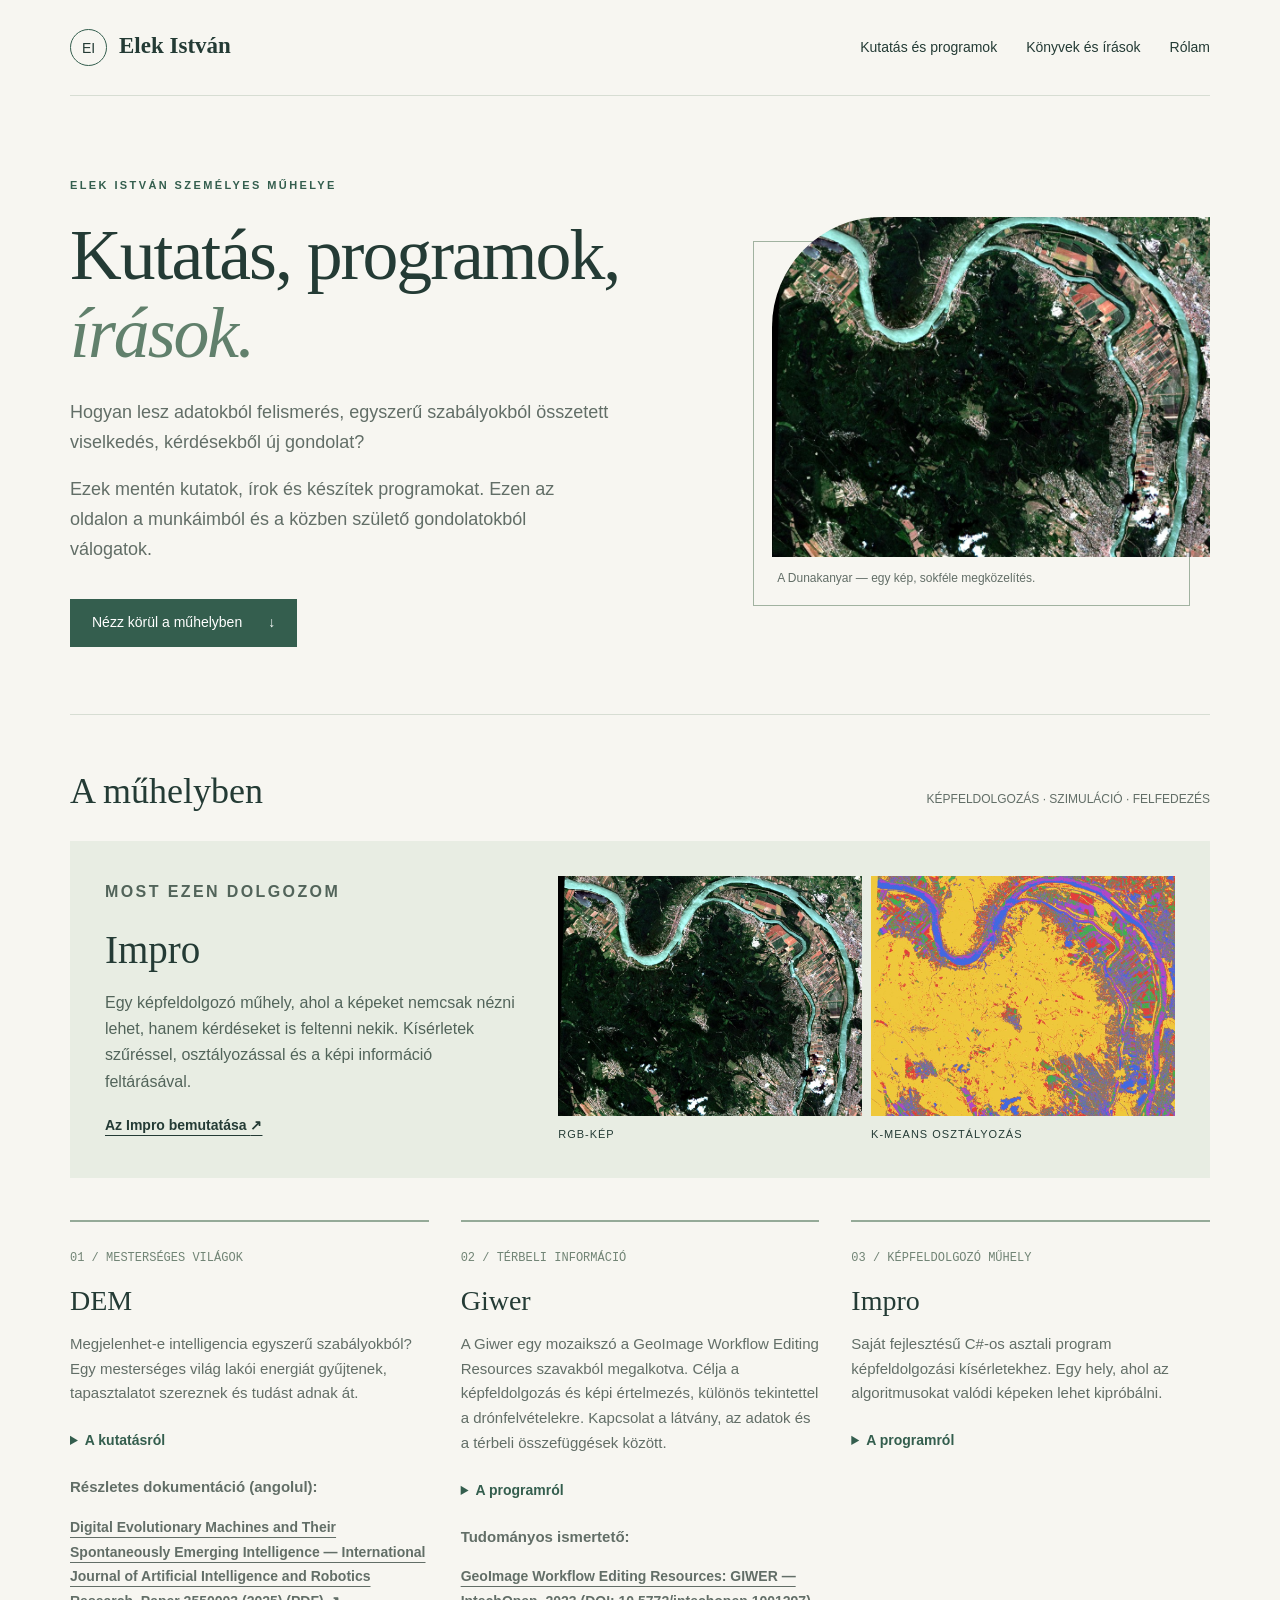
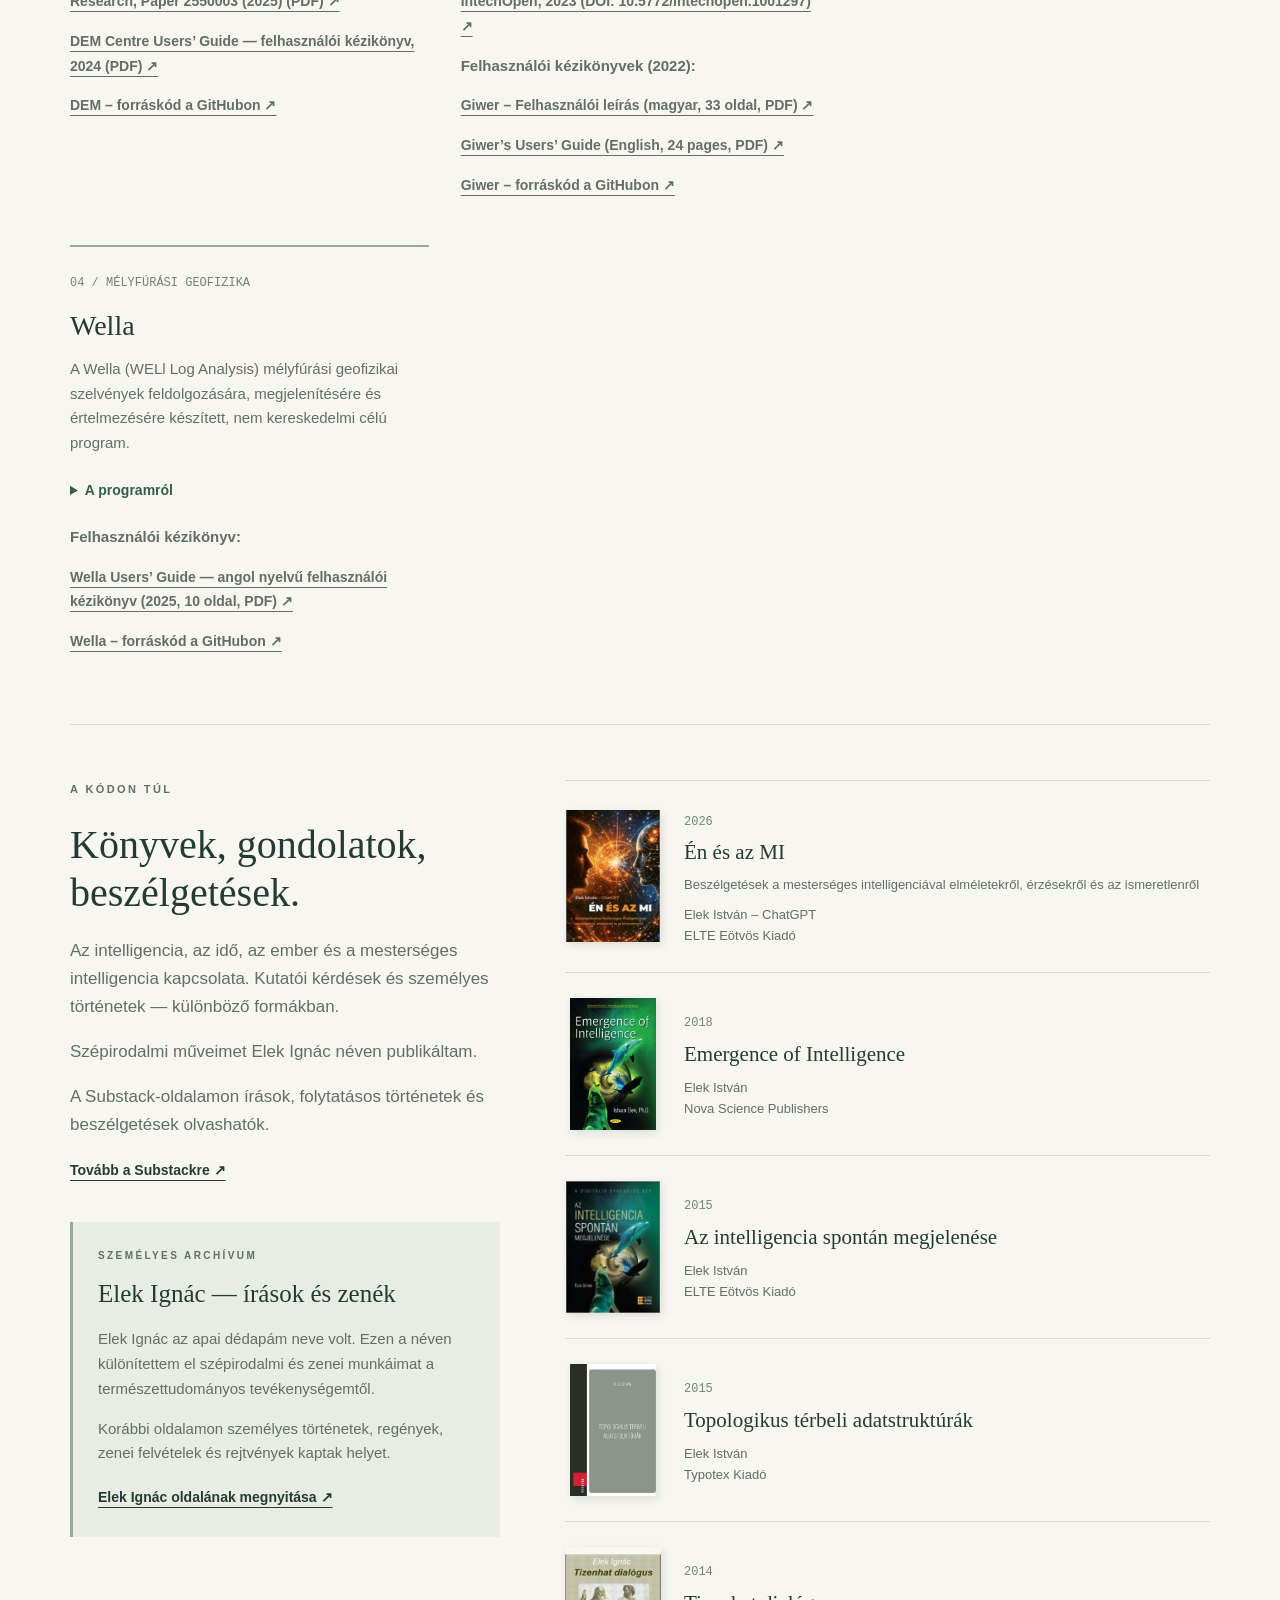
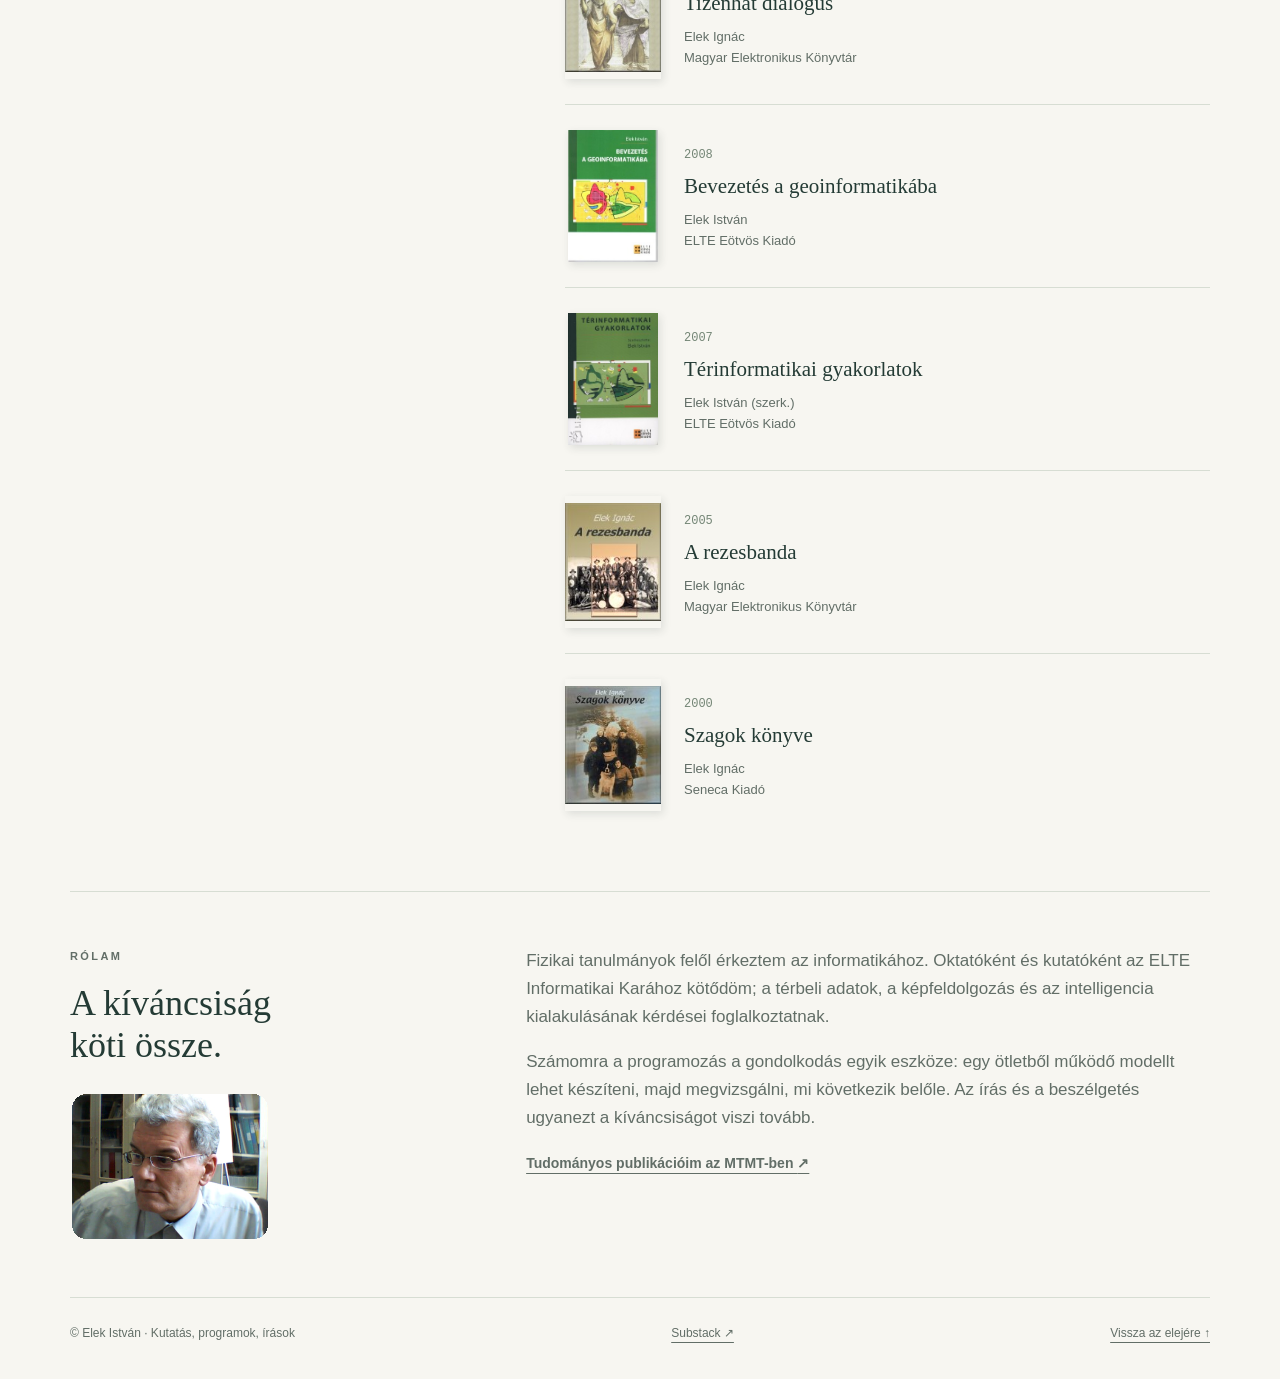
==== commit c19481f6: "Update index.html" ====
--- a/index.html
+++ b/index.html
@@ -5,7 +5,9 @@
 <header><a class="brand" href="#"> <span>EI</span>Elek István</a><nav aria-label="Főmenü"><a href="#muhely">Kutatás és programok</a><a href="#irasok">Könyvek és írások</a><a href="#rolam">Rólam</a></nav></header>
 <main id="tartalom"><div class="hero"><div><p class="eyebrow">Elek István személyes műhelye</p><h1>Kutatás, programok,<br/><em>írások.</em></h1><p class="intro">Hogyan lesz adatokból felismerés, egyszerű szabályokból összetett viselkedés, kérdésekből új gondolat?</p><p class="intro">Ezek mentén kutatok, írok és készítek programokat. Ezen az oldalon a munkáimból és a közben születő gondolatokból válogatok.</p><a class="button" href="#muhely">Nézz körül a műhelyben <span aria-hidden="true">↓</span></a></div><figure class="hero-figure"><img alt="A Dunakanyar színes raszterképe, erdőkkel, településekkel és a kanyargó folyóval" height="800" src="images/dunakanyar-raszter.jpg" width="979"/><figcaption>A Dunakanyar — egy kép, sokféle megközelítés.</figcaption></figure></div>
 <section id="muhely"><div class="section-head"><h2>A műhelyben</h2><span>KÉPFELDOLGOZÁS · SZIMULÁCIÓ · FELFEDEZÉS</span></div><article class="featured"><div><p class="eyebrow">Most ezen dolgozom</p><h3>Impro</h3><p>Egy képfeldolgozó műhely, ahol a képeket nemcsak nézni lehet, hanem kérdéseket is feltenni nekik. Kísérletek szűréssel, osztályozással és a képi információ feltárásával.</p><a class="textlink" href="#impro">Az Impro bemutatása <span aria-hidden="true">↗</span></a></div><div class="comparison"><figure><img alt="A Dunakanyar RGB-képe az osztályozás előtt" height="800" loading="lazy" src="images/dunakanyar-rgb.jpg" width="979"/><figcaption>RGB-kép</figcaption></figure><figure><img alt="Ugyanazon terület k-means osztályozásának színezett eredménye" height="800" loading="lazy" src="images/dunakanyar-kmeans.jpg" width="979"/><figcaption>K-means osztályozás</figcaption></figure></div></article>
-<div class="projects"><article class="project" id="dem"><span class="number">01 / MESTERSÉGES VILÁGOK</span><h3>DEM</h3><p>Megjelenhet-e intelligencia egyszerű szabályokból? Egy mesterséges világ lakói energiát gyűjtenek, tapasztalatot szereznek és tudást adnak át.</p><details><summary>A kutatásról</summary><p>A modell tere egy önmagába visszatérő, tórusz alakú világ. Az entitások energiaforrások és energianyelők között mozognak; emlékezetük és találkozásaik befolyásolják a viselkedésüket.</p><p>A kísérletek középpontjában az alkalmazkodás, a tudásátadás és az összetett viselkedés kialakulása áll.</p></details><div class="dem-documents"><p><strong>Részletes dokumentáció (angolul):</strong></p><p><a class="textlink" href="docs/DEM_theory.pdf" target="_blank" rel="noopener noreferrer">Digital Evolutionary Machines and Their Spontaneously Emerging Intelligence — International Journal of Artificial Intelligence and Robotics Research, Paper 2550003 (2025) (PDF) ↗</a></p><p><a class="textlink" href="docs/DEM_dcusersguide.pdf" target="_blank" rel="noopener noreferrer">DEM Centre Users’ Guide — felhasználói kézikönyv, 2024 (PDF) ↗</a></p></div><p><a class="textlink" href="https://github.com/istvan-elek/DEM" target="_blank" rel="noopener noreferrer">DEM – forráskód a GitHubon ↗</a></p></article> <article class="project" id="giwer"><span class="number">02 / TÉRBELI INFORMÁCIÓ</span><h3>Giwer</h3><p>Képfeldolgozás és képi értelmezés, különös tekintettel a drónfelvételekre. Kapcsolat a látvány, az adatok és a térbeli összefüggések között.</p><details><summary>A programról</summary><p>A Giwer a raszterképek feldolgozásának és értelmezésének műhelye. A fejlesztés során szerzett tapasztalatok az új képfeldolgozó program, az Impro tervezéséhez is kiindulópontot adnak.</p></details><div class="giwer-documents"><p><strong>Tudományos ismertető:</strong></p><p><a class="textlink" href="https://www.intechopen.com/chapters/1135801" target="_blank" rel="noopener noreferrer">GeoImage Workflow Editing Resources: GIWER — IntechOpen, 2023 (DOI: 10.5772/intechopen.1001297) ↗</a></p><p><strong>Felhasználói kézikönyvek (2022):</strong></p><p><a class="textlink" href="docs/giwer_ug_hu.pdf" target="_blank" rel="noopener noreferrer">Giwer – Felhasználói leírás (magyar, 33 oldal, PDF) ↗</a></p><p><a class="textlink" href="docs/giwer_ug_eng.pdf" target="_blank" rel="noopener noreferrer">Giwer’s Users’ Guide (English, 24 pages, PDF) ↗</a></p></div><p><a class="textlink" href="https://github.com/istvan-elek/Giwer" target="_blank" rel="noopener noreferrer">Giwer – forráskód a GitHubon ↗</a></p></article> <article class="project" id="impro"><span class="number">03 / KÉPFELDOLGOZÓ MŰHELY</span><h3>Impro</h3><p>Saját fejlesztésű C#-os asztali program képfeldolgozási kísérletekhez. Egy hely, ahol az algoritmusokat valódi képeken lehet kipróbálni.</p><details><summary>A programról</summary><p>Az Impro fejlesztés alatt álló műhelyprogram. A munka része többek között az RGB-képek előállítása, az NDVI, valamint a k-means osztályozás eredményeinek vizsgálata.</p><p>A fenti képpár ugyanannak a dunai területnek az RGB-megjelenítését és osztályozott változatát mutatja.</p><div class="impro-texture"><h4>Textúrák vizsgálata</h4><p>Az Impro fejlesztésének egyik központi témája a képi textúrák elemzése. A textúra nemcsak a képpontok intenzitását, hanem azok térbeli elrendeződését, ismétlődését és egymáshoz való viszonyát is jellemzi.</p><p>Szintetikus tesztképekkel vizsgáljuk, hogyan különíthetők el az eltérő finomságú, irányultságú és szerkezetű mintázatok. Statisztikai, Fourier-alapú és osztályozási módszerekkel kísérletezünk.</p><p>Az alábbi képpár két különböző léptékű véletlenszerű textúrát, illetve egy k-means osztályozási kísérlet eredményét mutatja. Azt vizsgáljuk, milyen többletinformációt adhat a térbeli szerkezet a képpontértékekhez képest.</p><div class="texture-examples" style="display:grid;grid-template-columns:repeat(auto-fit,minmax(min(100%,260px),1fr));gap:1rem;align-items:start"><figure style="margin:0"><img src="images/random_blobs.png" alt="Finom szemcsés és nagyobb foltokból álló fekete-fehér szintetikus textúrák" loading="lazy" style="width:100%;height:auto;display:block"/><figcaption>Szintetikus tesztkép: két eltérő léptékű textúra.</figcaption></figure><figure style="margin:0"><img src="images/randomblobskmeans.png" alt="A kétféle textúra k-means osztályozásának piros és zöld eredménye" loading="lazy" style="width:100%;height:auto;display:block"/><figcaption>K-means osztályozási kísérlet eredménye.</figcaption></figure></div></div></details></article>
+<div class="projects"><article class="project" id="dem"><span class="number">01 / MESTERSÉGES VILÁGOK</span><h3>DEM</h3><p>Megjelenhet-e intelligencia egyszerű szabályokból? Egy mesterséges világ lakói energiát gyűjtenek, tapasztalatot szereznek és tudást adnak át.</p><details><summary>A kutatásról</summary><p>A modell tere egy önmagába visszatérő, tórusz alakú világ. Az entitások energiaforrások és energianyelők között mozognak; emlékezetük és találkozásaik befolyásolják a viselkedésüket.</p><p>A kísérletek középpontjában az alkalmazkodás, a tudásátadás és az összetett viselkedés kialakulása áll.</p></details><div class="dem-documents"><p><strong>Részletes dokumentáció (angolul):</strong></p><p><a class="textlink" href="docs/DEM_theory.pdf" target="_blank" rel="noopener noreferrer">Digital Evolutionary Machines and Their Spontaneously Emerging Intelligence — International Journal of Artificial Intelligence and Robotics Research, Paper 2550003 (2025) (PDF) ↗</a></p><p><a class="textlink" href="docs/DEM_dcusersguide.pdf" target="_blank" rel="noopener noreferrer">DEM Centre Users’ Guide — felhasználói kézikönyv, 2024 (PDF) ↗</a></p></div><p><a class="textlink" href="https://github.com/istvan-elek/DEM" target="_blank" rel="noopener noreferrer">DEM – forráskód a GitHubon ↗</a></p></article> <article class="project" id="giwer"><span class="number">02 / TÉRBELI INFORMÁCIÓ</span><h3>Giwer</h3><p>A Giwer egy mozaikszó a GeoImage Workflow Editing Resources szavakból megalkotva. Célja a képfeldolgozás és képi értelmezés, különös tekintettel a drónfelvételekre. Kapcsolat a látvány, az adatok és a térbeli összefüggések között.</p><details><summary>A programról</summary><p>A Giwer a raszterképek feldolgozásának és értelmezésének műhelye. Négy fő komponensből áll: Catalog, DataStock, Workflow Builder és Image Mosaic. A fejlesztés során szerzett tapasztalatok az új képfeldolgozó program, az Impro tervezéséhez is kiindulópontot adnak.</p></details><div class="giwer-documents"><p><strong>Tudományos ismertető:</strong></p><p><a class="textlink" href="https://www.intechopen.com/chapters/1135801" target="_blank" rel="noopener noreferrer">GeoImage Workflow Editing Resources: GIWER — IntechOpen, 2023 (DOI: 10.5772/intechopen.1001297) ↗</a></p><p><strong>Felhasználói kézikönyvek (2022):</strong></p><p><a class="textlink" href="docs/giwer_ug_hu.pdf" target="_blank" rel="noopener noreferrer">Giwer – Felhasználói leírás (magyar, 33 oldal, PDF) ↗</a></p><p><a class="textlink" href="docs/giwer_ug_eng.pdf" target="_blank" rel="noopener noreferrer">Giwer’s Users’ Guide (English, 24 pages, PDF) ↗</a></p></div><p><a class="textlink" href="https://github.com/istvan-elek/Giwer" target="_blank" rel="noopener noreferrer">Giwer – forráskód a GitHubon ↗</a></p></article> <article class="project" id="impro"><span class="number">03 / KÉPFELDOLGOZÓ MŰHELY</span><h3>Impro</h3><p>Saját fejlesztésű C#-os asztali program képfeldolgozási kísérletekhez. Egy hely, ahol az algoritmusokat valódi képeken lehet kipróbálni.</p><details><summary>A programról</summary><p>Az Impro fejlesztés alatt álló műhelyprogram. A munka része többek között az RGB-képek előállítása, az NDVI, valamint a k-means osztályozás eredményeinek vizsgálata.</p><p>A fenti képpár ugyanannak a dunai területnek az RGB-megjelenítését és osztályozott változatát mutatja.</p><div class="impro-texture"><h4>Textúrák vizsgálata</h4><p>Az Impro fejlesztésének egyik központi témája a képi textúrák elemzése. A textúra nemcsak a képpontok intenzitását, hanem azok térbeli elrendeződését, ismétlődését és egymáshoz való viszonyát is jellemzi.</p><p>Szintetikus tesztképekkel vizsgáljuk, hogyan különíthetők el az eltérő finomságú, irányultságú és szerkezetű mintázatok. Statisztikai, Fourier-alapú és osztályozási módszerekkel kísérletezünk.</p><p>Az alábbi képpár két különböző léptékű véletlenszerű textúrát, illetve egy k-means osztályozási kísérlet eredményét mutatja. Azt vizsgáljuk, milyen többletinformációt adhat a térbeli szerkezet a képpontértékekhez képest.</p><div class="texture-examples" style="display:grid;grid-template-columns:repeat(auto-fit,minmax(min(100%,260px),1fr));gap:1rem;align-items:start"><figure style="margin:0"><img src="images/random_blobs.png" alt="Finom szemcsés és nagyobb foltokból álló fekete-fehér szintetikus textúrák" loading="lazy" style="width:100%;height:auto;display:block"/><figcaption>Szintetikus tesztkép: két eltérő léptékű textúra.</figcaption></figure><figure style="margin:0"><img src="images/randomblobskmeans.png" alt="A kétféle textúra k-means osztályozásának piros és zöld eredménye" loading="lazy" style="width:100%;height:auto;display:block"/><figcaption>K-means osztályozási kísérlet eredménye.</figcaption></figure></div>
+<p>Az irányultság is fontos textúrajellemző. A következő szintetikus képen négy, eltérő irányú periodikus csíkmintázat szerepel. A k-means osztályozás ebben a kedvező példában szinte tökéletesen elkülöníti a négy területet. Ez azonban nem jelenti azt, hogy tetszőleges, összetettebb textúrákon is ilyen pontos eredményt kapunk.</p>
+<div class="texture-examples" style="display:grid;grid-template-columns:repeat(auto-fit,minmax(min(100%,260px),1fr));gap:1rem;align-items:start"><figure style="margin:0"><img src="images/4boxsine.png" alt="Négy negyedre osztott szintetikus kép eltérő irányú csíkmintázatokkal" loading="lazy" style="width:100%;height:auto;display:block"/><figcaption>Négy különböző irányultságú szintetikus textúra.</figcaption></figure><figure style="margin:0"><img src="images/4boxsine_kmeans.png" alt="A négy irányultságú textúra k-means osztályozása négy színnel" loading="lazy" style="width:100%;height:auto;display:block"/><figcaption>K-means osztályozás: a négy terület jól elkülönül.</figcaption></figure></div></div></details></article>
 <article class="project" id="wella"><span class="number">04 / MÉLYFÚRÁSI GEOFIZIKA</span><h3>Wella</h3><p>A Wella (WELl Log Analysis) mélyfúrási geofizikai szelvények feldolgozására, megjelenítésére és értelmezésére készített, nem kereskedelmi célú program.</p><details><summary>A programról</summary><p>Nyugdíjba vonulásom után, szakmai érdeklődésből fejlesztettem. A Wella nem kész petrofizikai értelmezési algoritmusok gyűjteménye: a felhasználó maga adhat meg számítási formulákat, amelyeket a program a mérési szelvények pontjain kiértékel, majd megjeleníti az eredményeket.</p><p>Az értelmezési műveletek pontonkéntiek; konvolúciós és ablakozási eljárások nem részei ennek a rendszernek. Az előfeldolgozásban néhány hasonló megoldás kísérleti jelleggel szerepel.</p><p>A Wella korlátozott funkcionalitású, kísérleti fejlesztés, nem kereskedelmi szoftver.</p></details><div class="wella-documents"><p><strong>Felhasználói kézikönyv:</strong></p><p><a class="textlink" href="docs/wella_users_guide.pdf" target="_blank" rel="noopener noreferrer">Wella Users’ Guide — angol nyelvű felhasználói kézikönyv (2025, 10 oldal, PDF) ↗</a></p></div><p><a class="textlink" href="https://github.com/istvan-elek/Wella" target="_blank" rel="noopener noreferrer">Wella – forráskód a GitHubon ↗</a></p></div></section>
 <section class="writing" id="irasok"><div><p class="eyebrow">A kódon túl</p><h2>Könyvek, gondolatok,<br/>beszélgetések.</h2><p>Az intelligencia, az idő, az ember és a mesterséges intelligencia kapcsolata. Kutatói kérdések és személyes történetek — különböző formákban.</p><p>Szépirodalmi műveimet Elek Ignác néven publikáltam.</p><p>A Substack-oldalamon írások, folytatásos történetek és beszélgetések olvashatók.</p><a class="textlink" href="https://elekistvan.substack.com/p/elek-istvan-substack-oldala-es-muhelye" rel="noopener noreferrer" target="_blank">Tovább a Substackre ↗</a><aside aria-labelledby="ignac-title" class="literary-archive"><p class="eyebrow">Személyes archívum</p><h3 id="ignac-title">Elek Ignác — írások és zenék</h3><p>Elek Ignác az apai dédapám neve volt. Ezen a néven különítettem el szépirodalmi és zenei munkáimat a természettudományos tevékenységemtől.</p><p>Korábbi oldalamon személyes történetek, regények, zenei felvételek és rejtvények kaptak helyet.</p><a class="textlink" href="elek-ignac.html" rel="noopener noreferrer" target="_blank">Elek Ignác oldalának megnyitása ↗</a></aside></div><div><article class="book"><div class="cover"><a href="https://eltebook.hu/elek-istvan-en-es-az-mi" rel="noopener noreferrer" target="_blank"><img alt="Én és az MI — borító" loading="lazy" src="images/en-es-az-mi.jpg"/></a></div><div><time>2026</time><h3><a href="https://eltebook.hu/elek-istvan-en-es-az-mi" rel="noopener noreferrer" target="_blank">Én és az MI</a></h3><p class="subtitle">Beszélgetések a mesterséges intelligenciával elméletekről, érzésekről és az ismeretlenről</p><p>Elek István – ChatGPT<br/>ELTE Eötvös Kiadó</p></div></article><article class="book"><div class="cover"><a href="https://novapublishers.com/shop/emergence-of-intelligence/" rel="noopener noreferrer" target="_blank"><img alt="Emergence of Intelligence — borító" loading="lazy" src="images/emergence-of-intelligence.jpg"/></a></div><div><time>2018</time><h3><a href="https://novapublishers.com/shop/emergence-of-intelligence/" rel="noopener noreferrer" target="_blank">Emergence of Intelligence</a></h3><p>Elek István<br/>Nova Science Publishers</p></div></article><article class="book"><div class="cover"><a href="https://eltebook.hu/elek-istvan-az-intelligencia-spontan-megjelenese-1585" rel="noopener noreferrer" target="_blank"><img alt="Az intelligencia spontán megjelenése — borító" loading="lazy" src="images/intelligencia-spontan-megjelenese.jpg"/></a></div><div><time>2015</time><h3><a href="https://eltebook.hu/elek-istvan-az-intelligencia-spontan-megjelenese-1585" rel="noopener noreferrer" target="_blank">Az intelligencia spontán megjelenése</a></h3><p>Elek István<br/>ELTE Eötvös Kiadó</p></div></article><article class="book"><div class="cover"><a href="https://typotex.hu/konyvek/elek-istvan-topologikus-terbeli-adatstrukturak/" rel="noopener noreferrer" target="_blank"><img alt="Topologikus térbeli adatstruktúrák — borító" loading="lazy" src="images/topologikus-terbeli-adatstrukturak.jpg"/></a></div><div><time>2015</time><h3><a href="https://typotex.hu/konyvek/elek-istvan-topologikus-terbeli-adatstrukturak/" rel="noopener noreferrer" target="_blank">Topologikus térbeli adatstruktúrák</a></h3><p>Elek István<br/>Typotex Kiadó</p></div></article><article class="book"><div class="cover"><a href="https://mek.oszk.hu/13000/13008/" rel="noopener noreferrer" target="_blank"><img alt="Tizenhat dialógus — borító" loading="lazy" src="images/16dialogusborito.jpg"/></a></div><div><time>2014</time><h3><a href="https://mek.oszk.hu/13000/13008/" rel="noopener noreferrer" target="_blank">Tizenhat dialógus</a></h3><p>Elek Ignác<br/>Magyar Elektronikus Könyvtár</p></div></article><article class="book"><div class="cover"><a href="https://eltebook.hu/elek-istvan-bevezetes-a-geoinformatikaba-757" rel="noopener noreferrer" target="_blank"><img alt="Bevezetés a geoinformatikába — borító" loading="lazy" src="images/bevezetes-a-geoinformatikaba.jpg"/></a></div><div><time>2008</time><h3><a href="https://eltebook.hu/elek-istvan-bevezetes-a-geoinformatikaba-757" rel="noopener noreferrer" target="_blank">Bevezetés a geoinformatikába</a></h3><p>Elek István<br/>ELTE Eötvös Kiadó</p></div></article><article class="book"><div class="cover"><a href="https://eltebook.hu/elek-istvan-szerk-terinformatikai-gyakorlatok-342?keyword=elek%20istv%C3%A1n" rel="noopener noreferrer" target="_blank"><img alt="Térinformatikai gyakorlatok — borító" loading="lazy" src="images/terinformatikai-gyakorlatok.png"/></a></div><div><time>2007</time><h3><a href="https://eltebook.hu/elek-istvan-szerk-terinformatikai-gyakorlatok-342?keyword=elek%20istv%C3%A1n" rel="noopener noreferrer" target="_blank">Térinformatikai gyakorlatok</a></h3><p>Elek István (szerk.)<br/>ELTE Eötvös Kiadó</p></div></article><article class="book"><div class="cover"><a href="https://mek.oszk.hu/02400/02414/" rel="noopener noreferrer" target="_blank"><img alt="A rezesbanda — borító" loading="lazy" src="images/rezesbanda.jpg"/></a></div><div><time>2005</time><h3><a href="https://mek.oszk.hu/02400/02414/" rel="noopener noreferrer" target="_blank">A rezesbanda</a></h3><p>Elek Ignác<br/>Magyar Elektronikus Könyvtár</p></div></article><article class="book"><div class="cover"><a href="https://vmek.oszk.hu/02400/02415/index.phtml" rel="noopener noreferrer" target="_blank"><img alt="Szagok könyve — borító" loading="lazy" src="images/szagok-konyve.jpg"/></a></div><div><time>2000</time><h3><a href="https://vmek.oszk.hu/02400/02415/index.phtml" rel="noopener noreferrer" target="_blank">Szagok könyve</a></h3><p>Elek Ignác<br/>Seneca Kiadó</p></div></article></div></section>
 <section class="about" id="rolam"><div><p class="eyebrow">Rólam</p><h2>A kíváncsiság<br/>köti össze.</h2><img alt="Elek István portréja" class="portrait" height="150" loading="lazy" src="images/elek-istvan-portre.png" width="200"/></div><div><p>Fizikai tanulmányok felől érkeztem az informatikához. Oktatóként és kutatóként az ELTE Informatikai Karához kötődöm; a térbeli adatok, a képfeldolgozás és az intelligencia kialakulásának kérdései foglalkoztatnak.</p><p>Számomra a programozás a gondolkodás egyik eszköze: egy ötletből működő modellt lehet készíteni, majd megvizsgálni, mi következik belőle. Az írás és a beszélgetés ugyanezt a kíváncsiságot viszi tovább.</p><p><a class="textlink" href="https://m2.mtmt.hu/gui2/?type=authors&amp;mode=browse&amp;sel=authors10000729" target="_blank" rel="noopener noreferrer">Tudományos publikációim az MTMT-ben <span aria-hidden="true">↗</span></a></p></div></section></main><footer><span>© Elek István · Kutatás, programok, írások</span><a href="https://elekistvan.substack.com/p/elek-istvan-substack-oldala-es-muhelye" rel="noopener noreferrer" target="_blank">Substack ↗</a><a href="#">Vissza az elejére ↑</a></footer></div></body></html>
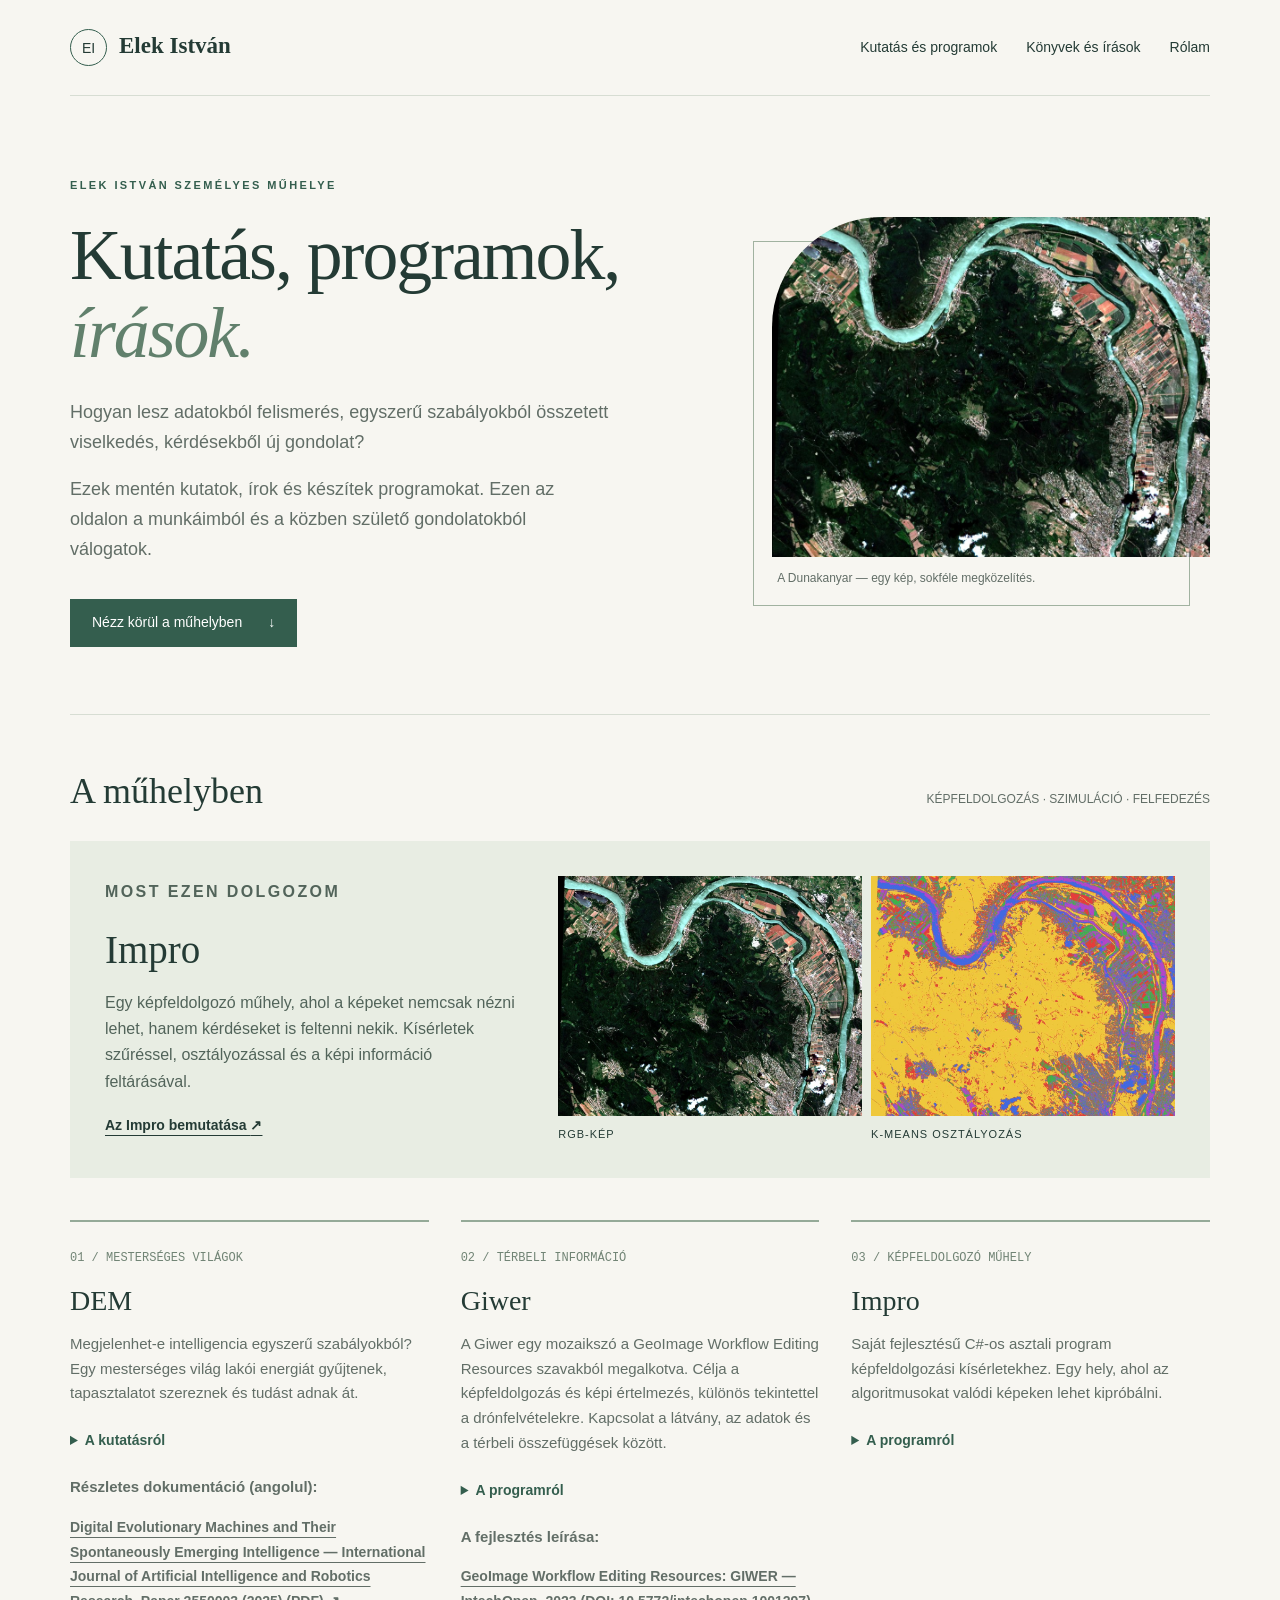
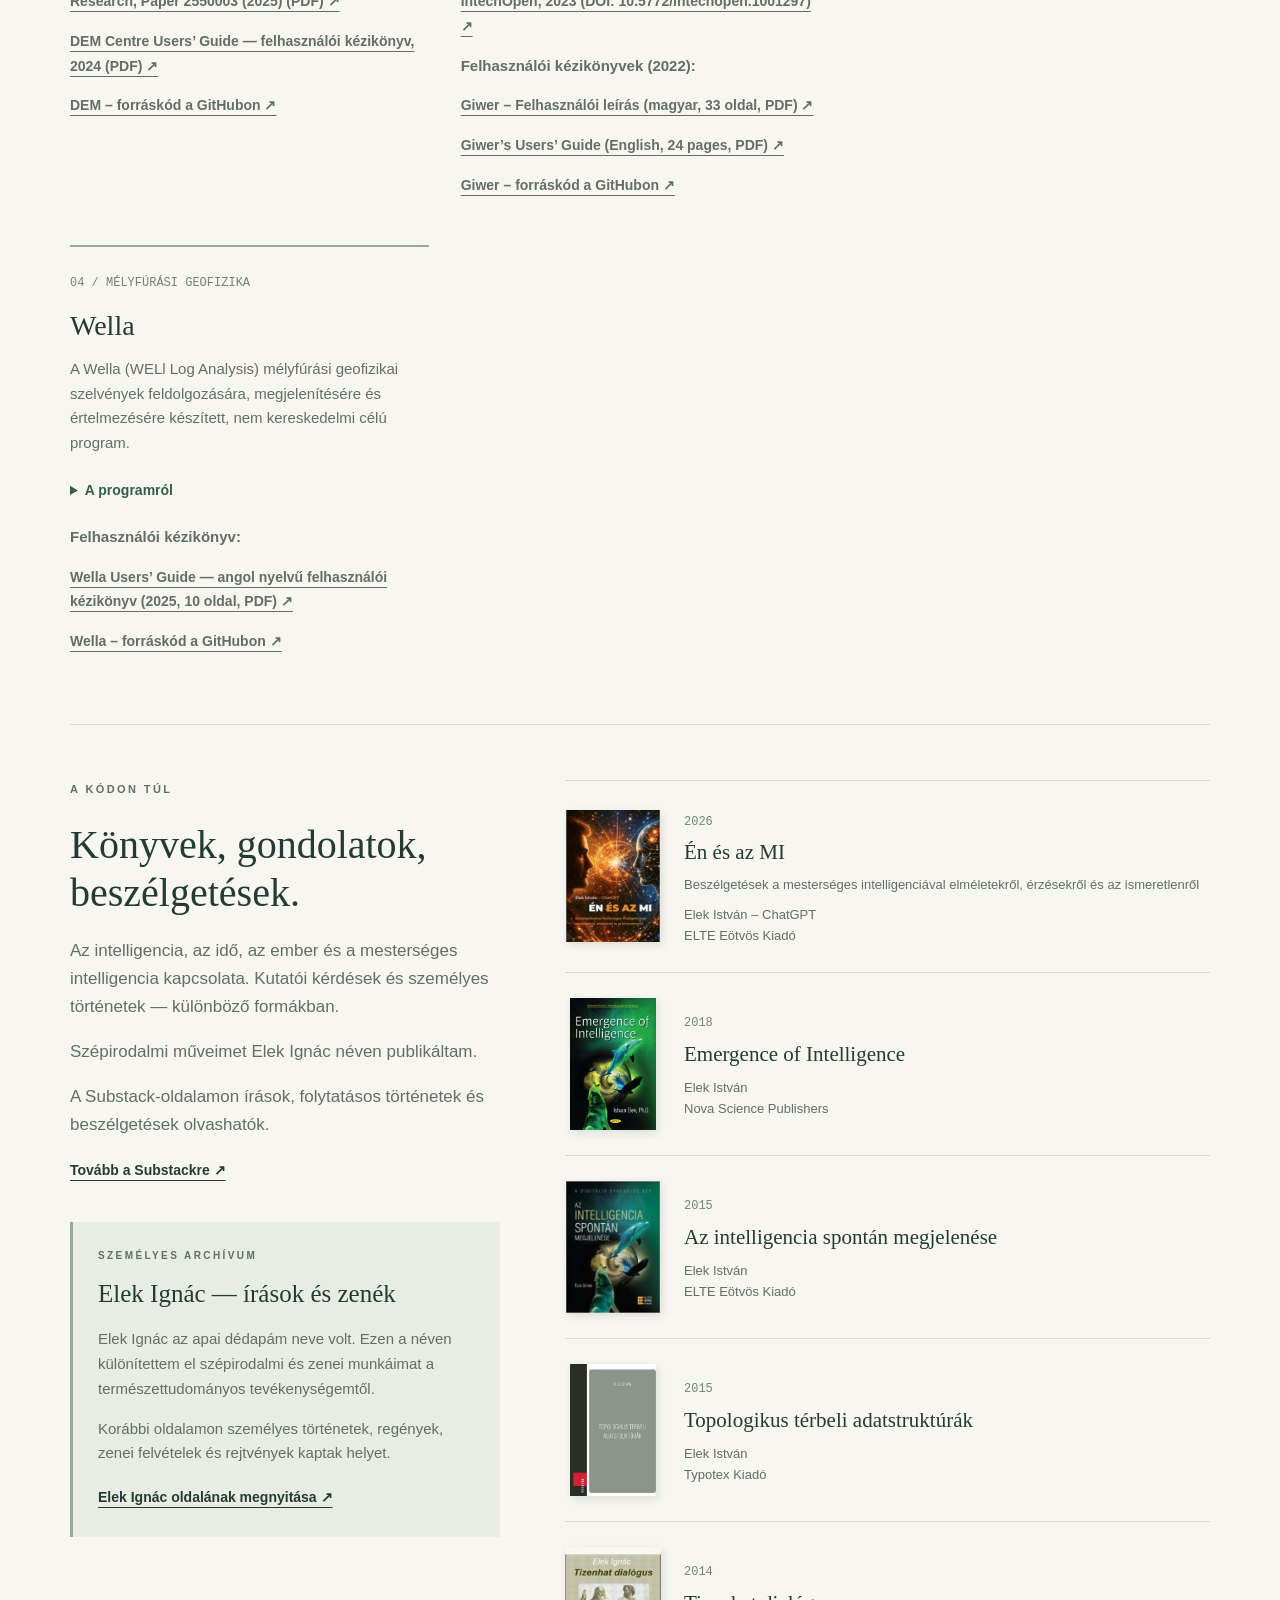
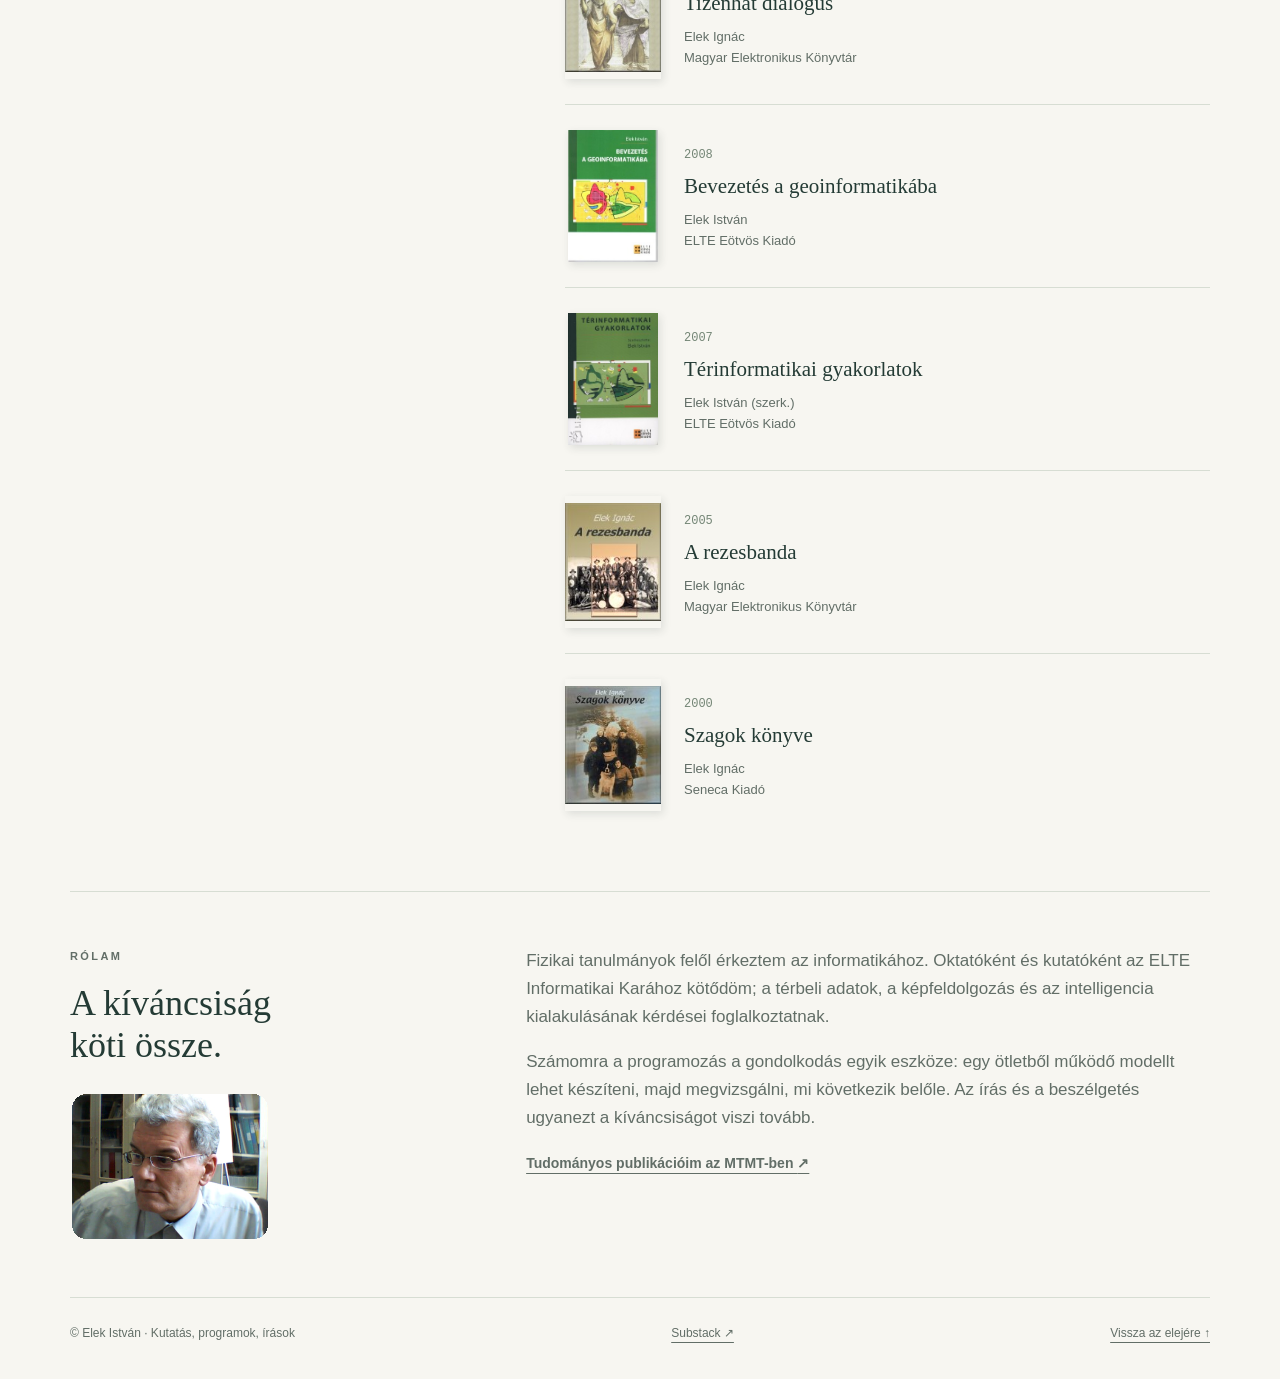
==== commit 78d5cde6: "giwer leírás javítása" ====
--- a/index.html
+++ b/index.html
@@ -5,9 +5,14 @@
 <header><a class="brand" href="#"> <span>EI</span>Elek István</a><nav aria-label="Főmenü"><a href="#muhely">Kutatás és programok</a><a href="#irasok">Könyvek és írások</a><a href="#rolam">Rólam</a></nav></header>
 <main id="tartalom"><div class="hero"><div><p class="eyebrow">Elek István személyes műhelye</p><h1>Kutatás, programok,<br/><em>írások.</em></h1><p class="intro">Hogyan lesz adatokból felismerés, egyszerű szabályokból összetett viselkedés, kérdésekből új gondolat?</p><p class="intro">Ezek mentén kutatok, írok és készítek programokat. Ezen az oldalon a munkáimból és a közben születő gondolatokból válogatok.</p><a class="button" href="#muhely">Nézz körül a műhelyben <span aria-hidden="true">↓</span></a></div><figure class="hero-figure"><img alt="A Dunakanyar színes raszterképe, erdőkkel, településekkel és a kanyargó folyóval" height="800" src="images/dunakanyar-raszter.jpg" width="979"/><figcaption>A Dunakanyar — egy kép, sokféle megközelítés.</figcaption></figure></div>
 <section id="muhely"><div class="section-head"><h2>A műhelyben</h2><span>KÉPFELDOLGOZÁS · SZIMULÁCIÓ · FELFEDEZÉS</span></div><article class="featured"><div><p class="eyebrow">Most ezen dolgozom</p><h3>Impro</h3><p>Egy képfeldolgozó műhely, ahol a képeket nemcsak nézni lehet, hanem kérdéseket is feltenni nekik. Kísérletek szűréssel, osztályozással és a képi információ feltárásával.</p><a class="textlink" href="#impro">Az Impro bemutatása <span aria-hidden="true">↗</span></a></div><div class="comparison"><figure><img alt="A Dunakanyar RGB-képe az osztályozás előtt" height="800" loading="lazy" src="images/dunakanyar-rgb.jpg" width="979"/><figcaption>RGB-kép</figcaption></figure><figure><img alt="Ugyanazon terület k-means osztályozásának színezett eredménye" height="800" loading="lazy" src="images/dunakanyar-kmeans.jpg" width="979"/><figcaption>K-means osztályozás</figcaption></figure></div></article>
-<div class="projects"><article class="project" id="dem"><span class="number">01 / MESTERSÉGES VILÁGOK</span><h3>DEM</h3><p>Megjelenhet-e intelligencia egyszerű szabályokból? Egy mesterséges világ lakói energiát gyűjtenek, tapasztalatot szereznek és tudást adnak át.</p><details><summary>A kutatásról</summary><p>A modell tere egy önmagába visszatérő, tórusz alakú világ. Az entitások energiaforrások és energianyelők között mozognak; emlékezetük és találkozásaik befolyásolják a viselkedésüket.</p><p>A kísérletek középpontjában az alkalmazkodás, a tudásátadás és az összetett viselkedés kialakulása áll.</p></details><div class="dem-documents"><p><strong>Részletes dokumentáció (angolul):</strong></p><p><a class="textlink" href="docs/DEM_theory.pdf" target="_blank" rel="noopener noreferrer">Digital Evolutionary Machines and Their Spontaneously Emerging Intelligence — International Journal of Artificial Intelligence and Robotics Research, Paper 2550003 (2025) (PDF) ↗</a></p><p><a class="textlink" href="docs/DEM_dcusersguide.pdf" target="_blank" rel="noopener noreferrer">DEM Centre Users’ Guide — felhasználói kézikönyv, 2024 (PDF) ↗</a></p></div><p><a class="textlink" href="https://github.com/istvan-elek/DEM" target="_blank" rel="noopener noreferrer">DEM – forráskód a GitHubon ↗</a></p></article> <article class="project" id="giwer"><span class="number">02 / TÉRBELI INFORMÁCIÓ</span><h3>Giwer</h3><p>A Giwer egy mozaikszó a GeoImage Workflow Editing Resources szavakból megalkotva. Célja a képfeldolgozás és képi értelmezés, különös tekintettel a drónfelvételekre. Kapcsolat a látvány, az adatok és a térbeli összefüggések között.</p><details><summary>A programról</summary><p>A Giwer a raszterképek feldolgozásának és értelmezésének műhelye. Négy fő komponensből áll: Catalog, DataStock, Workflow Builder és Image Mosaic. A fejlesztés során szerzett tapasztalatok az új képfeldolgozó program, az Impro tervezéséhez is kiindulópontot adnak.</p></details><div class="giwer-documents"><p><strong>Tudományos ismertető:</strong></p><p><a class="textlink" href="https://www.intechopen.com/chapters/1135801" target="_blank" rel="noopener noreferrer">GeoImage Workflow Editing Resources: GIWER — IntechOpen, 2023 (DOI: 10.5772/intechopen.1001297) ↗</a></p><p><strong>Felhasználói kézikönyvek (2022):</strong></p><p><a class="textlink" href="docs/giwer_ug_hu.pdf" target="_blank" rel="noopener noreferrer">Giwer – Felhasználói leírás (magyar, 33 oldal, PDF) ↗</a></p><p><a class="textlink" href="docs/giwer_ug_eng.pdf" target="_blank" rel="noopener noreferrer">Giwer’s Users’ Guide (English, 24 pages, PDF) ↗</a></p></div><p><a class="textlink" href="https://github.com/istvan-elek/Giwer" target="_blank" rel="noopener noreferrer">Giwer – forráskód a GitHubon ↗</a></p></article> <article class="project" id="impro"><span class="number">03 / KÉPFELDOLGOZÓ MŰHELY</span><h3>Impro</h3><p>Saját fejlesztésű C#-os asztali program képfeldolgozási kísérletekhez. Egy hely, ahol az algoritmusokat valódi képeken lehet kipróbálni.</p><details><summary>A programról</summary><p>Az Impro fejlesztés alatt álló műhelyprogram. A munka része többek között az RGB-képek előállítása, az NDVI, valamint a k-means osztályozás eredményeinek vizsgálata.</p><p>A fenti képpár ugyanannak a dunai területnek az RGB-megjelenítését és osztályozott változatát mutatja.</p><div class="impro-texture"><h4>Textúrák vizsgálata</h4><p>Az Impro fejlesztésének egyik központi témája a képi textúrák elemzése. A textúra nemcsak a képpontok intenzitását, hanem azok térbeli elrendeződését, ismétlődését és egymáshoz való viszonyát is jellemzi.</p><p>Szintetikus tesztképekkel vizsgáljuk, hogyan különíthetők el az eltérő finomságú, irányultságú és szerkezetű mintázatok. Statisztikai, Fourier-alapú és osztályozási módszerekkel kísérletezünk.</p><p>Az alábbi képpár két különböző léptékű véletlenszerű textúrát, illetve egy k-means osztályozási kísérlet eredményét mutatja. Azt vizsgáljuk, milyen többletinformációt adhat a térbeli szerkezet a képpontértékekhez képest.</p><div class="texture-examples" style="display:grid;grid-template-columns:repeat(auto-fit,minmax(min(100%,260px),1fr));gap:1rem;align-items:start"><figure style="margin:0"><img src="images/random_blobs.png" alt="Finom szemcsés és nagyobb foltokból álló fekete-fehér szintetikus textúrák" loading="lazy" style="width:100%;height:auto;display:block"/><figcaption>Szintetikus tesztkép: két eltérő léptékű textúra.</figcaption></figure><figure style="margin:0"><img src="images/randomblobskmeans.png" alt="A kétféle textúra k-means osztályozásának piros és zöld eredménye" loading="lazy" style="width:100%;height:auto;display:block"/><figcaption>K-means osztályozási kísérlet eredménye.</figcaption></figure></div>
+<div class="projects"><article class="project" id="dem"><span class="number">01 / MESTERSÉGES VILÁGOK</span><h3>DEM</h3><p>Megjelenhet-e intelligencia egyszerű szabályokból? Egy mesterséges világ lakói energiát gyűjtenek, tapasztalatot szereznek és tudást adnak át.</p><details><summary>A kutatásról</summary><p>A modell tere egy önmagába visszatérő, tórusz alakú világ. Az entitások energiaforrások és energianyelők között mozognak; emlékezetük és találkozásaik befolyásolják a viselkedésüket.</p><p>A kísérletek középpontjában az alkalmazkodás, a tudásátadás és az összetett viselkedés kialakulása áll.</p></details><div class="dem-documents"><p><strong>Részletes dokumentáció (angolul):</strong></p><p><a class="textlink" href="docs/DEM_theory.pdf" target="_blank" rel="noopener noreferrer">Digital Evolutionary Machines and Their Spontaneously Emerging Intelligence — International Journal of Artificial Intelligence and Robotics Research, Paper 2550003 (2025) (PDF) ↗</a></p><p><a class="textlink" href="docs/DEM_dcusersguide.pdf" target="_blank" rel="noopener noreferrer">DEM Centre Users’ Guide — felhasználói kézikönyv, 2024 (PDF) ↗</a></p></div><p><a class="textlink" href="https://github.com/istvan-elek/DEM" target="_blank" rel="noopener noreferrer">DEM – forráskód a GitHubon ↗</a></p></article> <article class="project" id="giwer"><span class="number">02 / TÉRBELI INFORMÁCIÓ</span><h3>Giwer</h3><p>A Giwer egy mozaikszó a GeoImage Workflow Editing Resources szavakból megalkotva. Célja a képfeldolgozás és képi értelmezés, különös tekintettel a drónfelvételekre. Kapcsolat a látvány, az adatok és a térbeli összefüggések között.</p><details><summary>A programról</summary><p>A Giwer a raszterképek feldolgozásának és értelmezésének műhelye. Négy fő komponensből áll: Catalog, DataStock, Workflow Builder és Image Mosaic. A fejlesztés során szerzett tapasztalatok az új képfeldolgozó program, az Impro tervezéséhez is kiindulópontot adnak.</p></details><div class="giwer-documents"><p><strong>A fejlesztés leírása:</strong></p><p><a class="textlink" href="https://www.intechopen.com/chapters/1135801" target="_blank" rel="noopener noreferrer">GeoImage Workflow Editing Resources: GIWER — IntechOpen, 2023 (DOI: 10.5772/intechopen.1001297) ↗</a></p><p><strong>Felhasználói kézikönyvek (2022):</strong></p><p><a class="textlink" href="docs/giwer_ug_hu.pdf" target="_blank" rel="noopener noreferrer">Giwer – Felhasználói leírás (magyar, 33 oldal, PDF) ↗</a></p><p><a class="textlink" href="docs/giwer_ug_eng.pdf" target="_blank" rel="noopener noreferrer">Giwer’s Users’ Guide (English, 24 pages, PDF) ↗</a></p></div><p><a class="textlink" href="https://github.com/istvan-elek/Giwer" target="_blank" rel="noopener noreferrer">Giwer – forráskód a GitHubon ↗</a></p></article> <article class="project" id="impro"><span class="number">03 / KÉPFELDOLGOZÓ MŰHELY</span><h3>Impro</h3><p>Saját fejlesztésű C#-os asztali program képfeldolgozási kísérletekhez. Egy hely, ahol az algoritmusokat valódi képeken lehet kipróbálni.</p><details><summary>A programról</summary><p>Az Impro fejlesztés alatt álló műhelyprogram. A munka része többek között új képfeldolgozó algoritmusok kidolgozása, régebbiek probálgatása, szintetikus képek előállítása, valamint mindenféle osztályozás eredményeinek vizsgálata.</p><p>A fenti képpár ugyanannak a dunai területnek az RGB-megjelenítését és osztályozott változatát mutatja.</p><div class="impro-texture"><h4>Textúrák vizsgálata</h4><p>Az Impro fejlesztésének egyik központi témája a képi textúrák elemzése. A textúra nemcsak a képpontok intenzitását, hanem azok térbeli elrendeződését, ismétlődését és egymáshoz való viszonyát is jellemzi.</p><p>Szintetikus tesztképekkel vizsgáljuk, hogyan különíthetők el az eltérő finomságú, irányultságú és szerkezetű mintázatok. Statisztikai, Fourier-alapú és osztályozási módszerekkel kísérletezünk.</p><p>Az alábbi képpár két különböző léptékű véletlenszerű textúrát, illetve egy k-means osztályozási kísérlet eredményét mutatja. Azt vizsgáljuk, milyen többletinformációt adhat a térbeli szerkezet a képpontértékekhez képest. Az már most világos, hogy nincs univerzális textúra detektor. </p><div class="texture-examples" style="display:grid;grid-template-columns:repeat(auto-fit,minmax(min(100%,260px),1fr));gap:1rem;align-items:start"><figure style="margin:0"><img src="images/random_blobs.png" alt="Finom szemcsés és nagyobb foltokból álló fekete-fehér szintetikus textúrák" loading="lazy" style="width:100%;height:auto;display:block"/><figcaption>Szintetikus tesztkép: két eltérő léptékű textúra.</figcaption></figure><figure style="margin:0"><img src="images/randomblobskmeans.png" alt="A kétféle textúra k-means osztályozásának piros és zöld eredménye" loading="lazy" style="width:100%;height:auto;display:block"/><figcaption>K-means osztályozási kísérlet eredménye.</figcaption></figure></div>
 <p>Az irányultság is fontos textúrajellemző. A következő szintetikus képen négy, eltérő irányú periodikus csíkmintázat szerepel. A k-means osztályozás ebben a kedvező példában szinte tökéletesen elkülöníti a négy területet. Ez azonban nem jelenti azt, hogy tetszőleges, összetettebb textúrákon is ilyen pontos eredményt kapunk.</p>
 <div class="texture-examples" style="display:grid;grid-template-columns:repeat(auto-fit,minmax(min(100%,260px),1fr));gap:1rem;align-items:start"><figure style="margin:0"><img src="images/4boxsine.png" alt="Négy negyedre osztott szintetikus kép eltérő irányú csíkmintázatokkal" loading="lazy" style="width:100%;height:auto;display:block"/><figcaption>Négy különböző irányultságú szintetikus textúra.</figcaption></figure><figure style="margin:0"><img src="images/4boxsine_kmeans.png" alt="A négy irányultságú textúra k-means osztályozása négy színnel" loading="lazy" style="width:100%;height:auto;display:block"/><figcaption>K-means osztályozás: a négy terület jól elkülönül.</figcaption></figure></div></div></details></article>
-<article class="project" id="wella"><span class="number">04 / MÉLYFÚRÁSI GEOFIZIKA</span><h3>Wella</h3><p>A Wella (WELl Log Analysis) mélyfúrási geofizikai szelvények feldolgozására, megjelenítésére és értelmezésére készített, nem kereskedelmi célú program.</p><details><summary>A programról</summary><p>Nyugdíjba vonulásom után, szakmai érdeklődésből fejlesztettem. A Wella nem kész petrofizikai értelmezési algoritmusok gyűjteménye: a felhasználó maga adhat meg számítási formulákat, amelyeket a program a mérési szelvények pontjain kiértékel, majd megjeleníti az eredményeket.</p><p>Az értelmezési műveletek pontonkéntiek; konvolúciós és ablakozási eljárások nem részei ennek a rendszernek. Az előfeldolgozásban néhány hasonló megoldás kísérleti jelleggel szerepel.</p><p>A Wella korlátozott funkcionalitású, kísérleti fejlesztés, nem kereskedelmi szoftver.</p></details><div class="wella-documents"><p><strong>Felhasználói kézikönyv:</strong></p><p><a class="textlink" href="docs/wella_users_guide.pdf" target="_blank" rel="noopener noreferrer">Wella Users’ Guide — angol nyelvű felhasználói kézikönyv (2025, 10 oldal, PDF) ↗</a></p></div><p><a class="textlink" href="https://github.com/istvan-elek/Wella" target="_blank" rel="noopener noreferrer">Wella – forráskód a GitHubon ↗</a></p></div></section>
+<article class="project" id="wella"><span class="number">04 / MÉLYFÚRÁSI GEOFIZIKA</span><h3>Wella</h3><p>A Wella (WELl Log Analysis) mélyfúrási geofizikai szelvények feldolgozására, megjelenítésére és értelmezésére készített, nem kereskedelmi célú program.</p><details><summary>A programról</summary><p>Nyugdíjba vonulásom után, szakmai érdeklődésből fejlesztettem. A Wella nem kész petrofizikai értelmezési algoritmusok gyűjteménye: a felhasználó maga adhat meg számítási formulákat, amelyeket a program a mérési szelvények pontjain kiértékel, majd megjeleníti az eredményeket.</p><p>Az értelmezési műveletek pontonkéntiek; konvolúciós és ablakozási eljárások nem részei ennek a rendszernek. Az előfeldolgozásban néhány hasonló megoldás kísérleti jelleggel szerepel.</p><p>A Wella korlátozott funkcionalitású, kísérleti fejlesztés, nem kereskedelmi szoftver.</p><p>A következő képek a Wella néhány megjelenítési és elemzési lehetőségét szemléltetik.</p>
+<div class="wella-examples" style="display:grid;gap:1.25rem">
+<figure style="margin:0"><img src="images/startscreen.png" alt="A Wella induló képernyője: bal oldalon a kút leíró adatai, jobb oldalon a karotázsszelvények táblázatos mérési adatai" loading="lazy" width="795" height="477" style="display:block;width:100%;height:auto"/><figcaption>Induló képernyő: kútadatok és karotázsszelvények táblázatos adatai.</figcaption></figure>
+<figure style="margin:0"><img src="images/logdisplay.png" alt="Öt karotázsszelvény grafikus megjelenítése a mélység függvényében" loading="lazy" width="1145" height="994" style="display:block;width:100%;height:auto"/><figcaption>Log display: a karotázsszelvények mélység szerinti grafikus ábrázolása.</figcaption></figure>
+<figure style="margin:0"><img src="images/crossplot_logs.png" alt="CN–DEN cross-plot kijelölt piros pontokkal, mellettük a kijelöléshez tartozó pontok megjelenítése a két karotázsszelvényen" loading="lazy" width="1326" height="501" style="display:block;width:100%;height:auto"/><figcaption>CN–DEN cross-plot: a kijelölt pontok a megfelelő mélységeknél a szelvényeken is megjelennek.</figcaption></figure>
+</div></details><div class="wella-documents"><p><strong>Felhasználói kézikönyv:</strong></p><p><a class="textlink" href="docs/wella_users_guide.pdf" target="_blank" rel="noopener noreferrer">Wella Users’ Guide — angol nyelvű felhasználói kézikönyv (2025, 10 oldal, PDF) ↗</a></p></div><p><a class="textlink" href="https://github.com/istvan-elek/Wella" target="_blank" rel="noopener noreferrer">Wella – forráskód a GitHubon ↗</a></p></div></section>
 <section class="writing" id="irasok"><div><p class="eyebrow">A kódon túl</p><h2>Könyvek, gondolatok,<br/>beszélgetések.</h2><p>Az intelligencia, az idő, az ember és a mesterséges intelligencia kapcsolata. Kutatói kérdések és személyes történetek — különböző formákban.</p><p>Szépirodalmi műveimet Elek Ignác néven publikáltam.</p><p>A Substack-oldalamon írások, folytatásos történetek és beszélgetések olvashatók.</p><a class="textlink" href="https://elekistvan.substack.com/p/elek-istvan-substack-oldala-es-muhelye" rel="noopener noreferrer" target="_blank">Tovább a Substackre ↗</a><aside aria-labelledby="ignac-title" class="literary-archive"><p class="eyebrow">Személyes archívum</p><h3 id="ignac-title">Elek Ignác — írások és zenék</h3><p>Elek Ignác az apai dédapám neve volt. Ezen a néven különítettem el szépirodalmi és zenei munkáimat a természettudományos tevékenységemtől.</p><p>Korábbi oldalamon személyes történetek, regények, zenei felvételek és rejtvények kaptak helyet.</p><a class="textlink" href="elek-ignac.html" rel="noopener noreferrer" target="_blank">Elek Ignác oldalának megnyitása ↗</a></aside></div><div><article class="book"><div class="cover"><a href="https://eltebook.hu/elek-istvan-en-es-az-mi" rel="noopener noreferrer" target="_blank"><img alt="Én és az MI — borító" loading="lazy" src="images/en-es-az-mi.jpg"/></a></div><div><time>2026</time><h3><a href="https://eltebook.hu/elek-istvan-en-es-az-mi" rel="noopener noreferrer" target="_blank">Én és az MI</a></h3><p class="subtitle">Beszélgetések a mesterséges intelligenciával elméletekről, érzésekről és az ismeretlenről</p><p>Elek István – ChatGPT<br/>ELTE Eötvös Kiadó</p></div></article><article class="book"><div class="cover"><a href="https://novapublishers.com/shop/emergence-of-intelligence/" rel="noopener noreferrer" target="_blank"><img alt="Emergence of Intelligence — borító" loading="lazy" src="images/emergence-of-intelligence.jpg"/></a></div><div><time>2018</time><h3><a href="https://novapublishers.com/shop/emergence-of-intelligence/" rel="noopener noreferrer" target="_blank">Emergence of Intelligence</a></h3><p>Elek István<br/>Nova Science Publishers</p></div></article><article class="book"><div class="cover"><a href="https://eltebook.hu/elek-istvan-az-intelligencia-spontan-megjelenese-1585" rel="noopener noreferrer" target="_blank"><img alt="Az intelligencia spontán megjelenése — borító" loading="lazy" src="images/intelligencia-spontan-megjelenese.jpg"/></a></div><div><time>2015</time><h3><a href="https://eltebook.hu/elek-istvan-az-intelligencia-spontan-megjelenese-1585" rel="noopener noreferrer" target="_blank">Az intelligencia spontán megjelenése</a></h3><p>Elek István<br/>ELTE Eötvös Kiadó</p></div></article><article class="book"><div class="cover"><a href="https://typotex.hu/konyvek/elek-istvan-topologikus-terbeli-adatstrukturak/" rel="noopener noreferrer" target="_blank"><img alt="Topologikus térbeli adatstruktúrák — borító" loading="lazy" src="images/topologikus-terbeli-adatstrukturak.jpg"/></a></div><div><time>2015</time><h3><a href="https://typotex.hu/konyvek/elek-istvan-topologikus-terbeli-adatstrukturak/" rel="noopener noreferrer" target="_blank">Topologikus térbeli adatstruktúrák</a></h3><p>Elek István<br/>Typotex Kiadó</p></div></article><article class="book"><div class="cover"><a href="https://mek.oszk.hu/13000/13008/" rel="noopener noreferrer" target="_blank"><img alt="Tizenhat dialógus — borító" loading="lazy" src="images/16dialogusborito.jpg"/></a></div><div><time>2014</time><h3><a href="https://mek.oszk.hu/13000/13008/" rel="noopener noreferrer" target="_blank">Tizenhat dialógus</a></h3><p>Elek Ignác<br/>Magyar Elektronikus Könyvtár</p></div></article><article class="book"><div class="cover"><a href="https://eltebook.hu/elek-istvan-bevezetes-a-geoinformatikaba-757" rel="noopener noreferrer" target="_blank"><img alt="Bevezetés a geoinformatikába — borító" loading="lazy" src="images/bevezetes-a-geoinformatikaba.jpg"/></a></div><div><time>2008</time><h3><a href="https://eltebook.hu/elek-istvan-bevezetes-a-geoinformatikaba-757" rel="noopener noreferrer" target="_blank">Bevezetés a geoinformatikába</a></h3><p>Elek István<br/>ELTE Eötvös Kiadó</p></div></article><article class="book"><div class="cover"><a href="https://eltebook.hu/elek-istvan-szerk-terinformatikai-gyakorlatok-342?keyword=elek%20istv%C3%A1n" rel="noopener noreferrer" target="_blank"><img alt="Térinformatikai gyakorlatok — borító" loading="lazy" src="images/terinformatikai-gyakorlatok.png"/></a></div><div><time>2007</time><h3><a href="https://eltebook.hu/elek-istvan-szerk-terinformatikai-gyakorlatok-342?keyword=elek%20istv%C3%A1n" rel="noopener noreferrer" target="_blank">Térinformatikai gyakorlatok</a></h3><p>Elek István (szerk.)<br/>ELTE Eötvös Kiadó</p></div></article><article class="book"><div class="cover"><a href="https://mek.oszk.hu/02400/02414/" rel="noopener noreferrer" target="_blank"><img alt="A rezesbanda — borító" loading="lazy" src="images/rezesbanda.jpg"/></a></div><div><time>2005</time><h3><a href="https://mek.oszk.hu/02400/02414/" rel="noopener noreferrer" target="_blank">A rezesbanda</a></h3><p>Elek Ignác<br/>Magyar Elektronikus Könyvtár</p></div></article><article class="book"><div class="cover"><a href="https://vmek.oszk.hu/02400/02415/index.phtml" rel="noopener noreferrer" target="_blank"><img alt="Szagok könyve — borító" loading="lazy" src="images/szagok-konyve.jpg"/></a></div><div><time>2000</time><h3><a href="https://vmek.oszk.hu/02400/02415/index.phtml" rel="noopener noreferrer" target="_blank">Szagok könyve</a></h3><p>Elek Ignác<br/>Seneca Kiadó</p></div></article></div></section>
 <section class="about" id="rolam"><div><p class="eyebrow">Rólam</p><h2>A kíváncsiság<br/>köti össze.</h2><img alt="Elek István portréja" class="portrait" height="150" loading="lazy" src="images/elek-istvan-portre.png" width="200"/></div><div><p>Fizikai tanulmányok felől érkeztem az informatikához. Oktatóként és kutatóként az ELTE Informatikai Karához kötődöm; a térbeli adatok, a képfeldolgozás és az intelligencia kialakulásának kérdései foglalkoztatnak.</p><p>Számomra a programozás a gondolkodás egyik eszköze: egy ötletből működő modellt lehet készíteni, majd megvizsgálni, mi következik belőle. Az írás és a beszélgetés ugyanezt a kíváncsiságot viszi tovább.</p><p><a class="textlink" href="https://m2.mtmt.hu/gui2/?type=authors&amp;mode=browse&amp;sel=authors10000729" target="_blank" rel="noopener noreferrer">Tudományos publikációim az MTMT-ben <span aria-hidden="true">↗</span></a></p></div></section></main><footer><span>© Elek István · Kutatás, programok, írások</span><a href="https://elekistvan.substack.com/p/elek-istvan-substack-oldala-es-muhelye" rel="noopener noreferrer" target="_blank">Substack ↗</a><a href="#">Vissza az elejére ↑</a></footer></div></body></html>
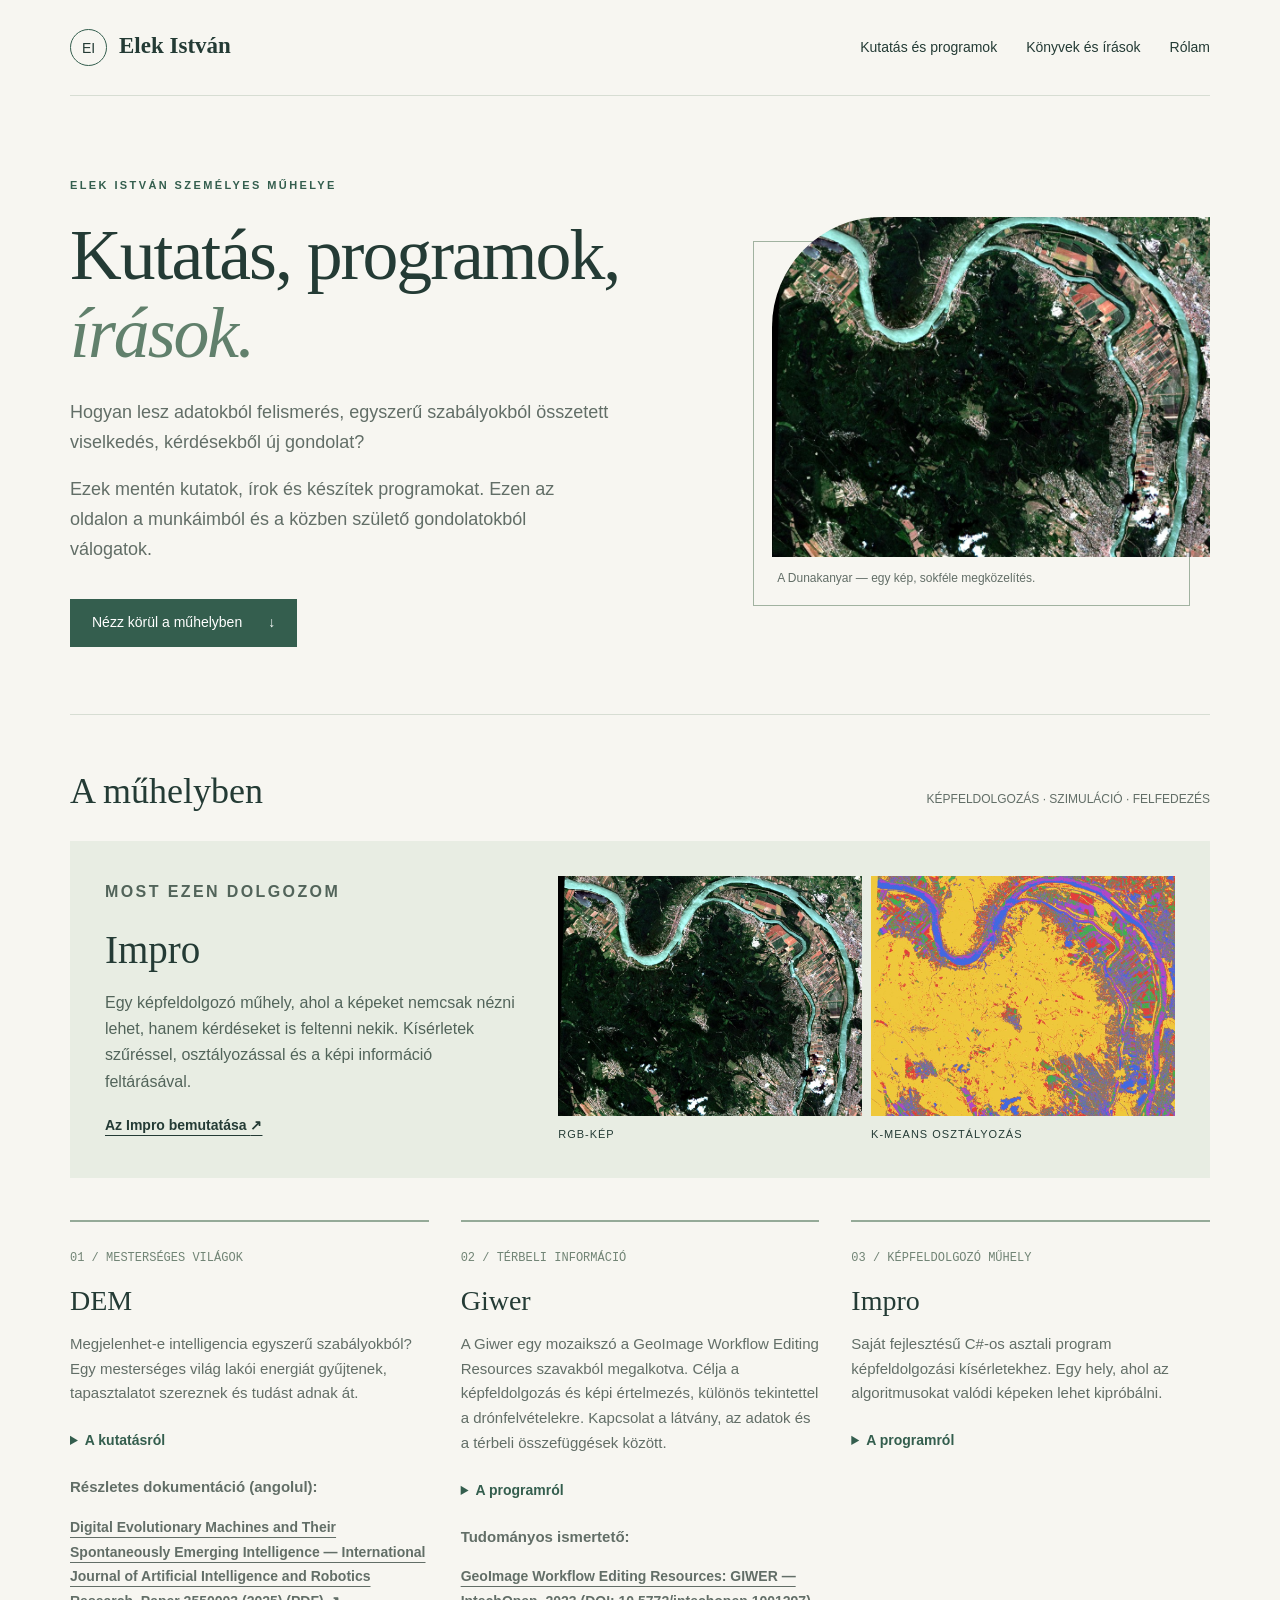
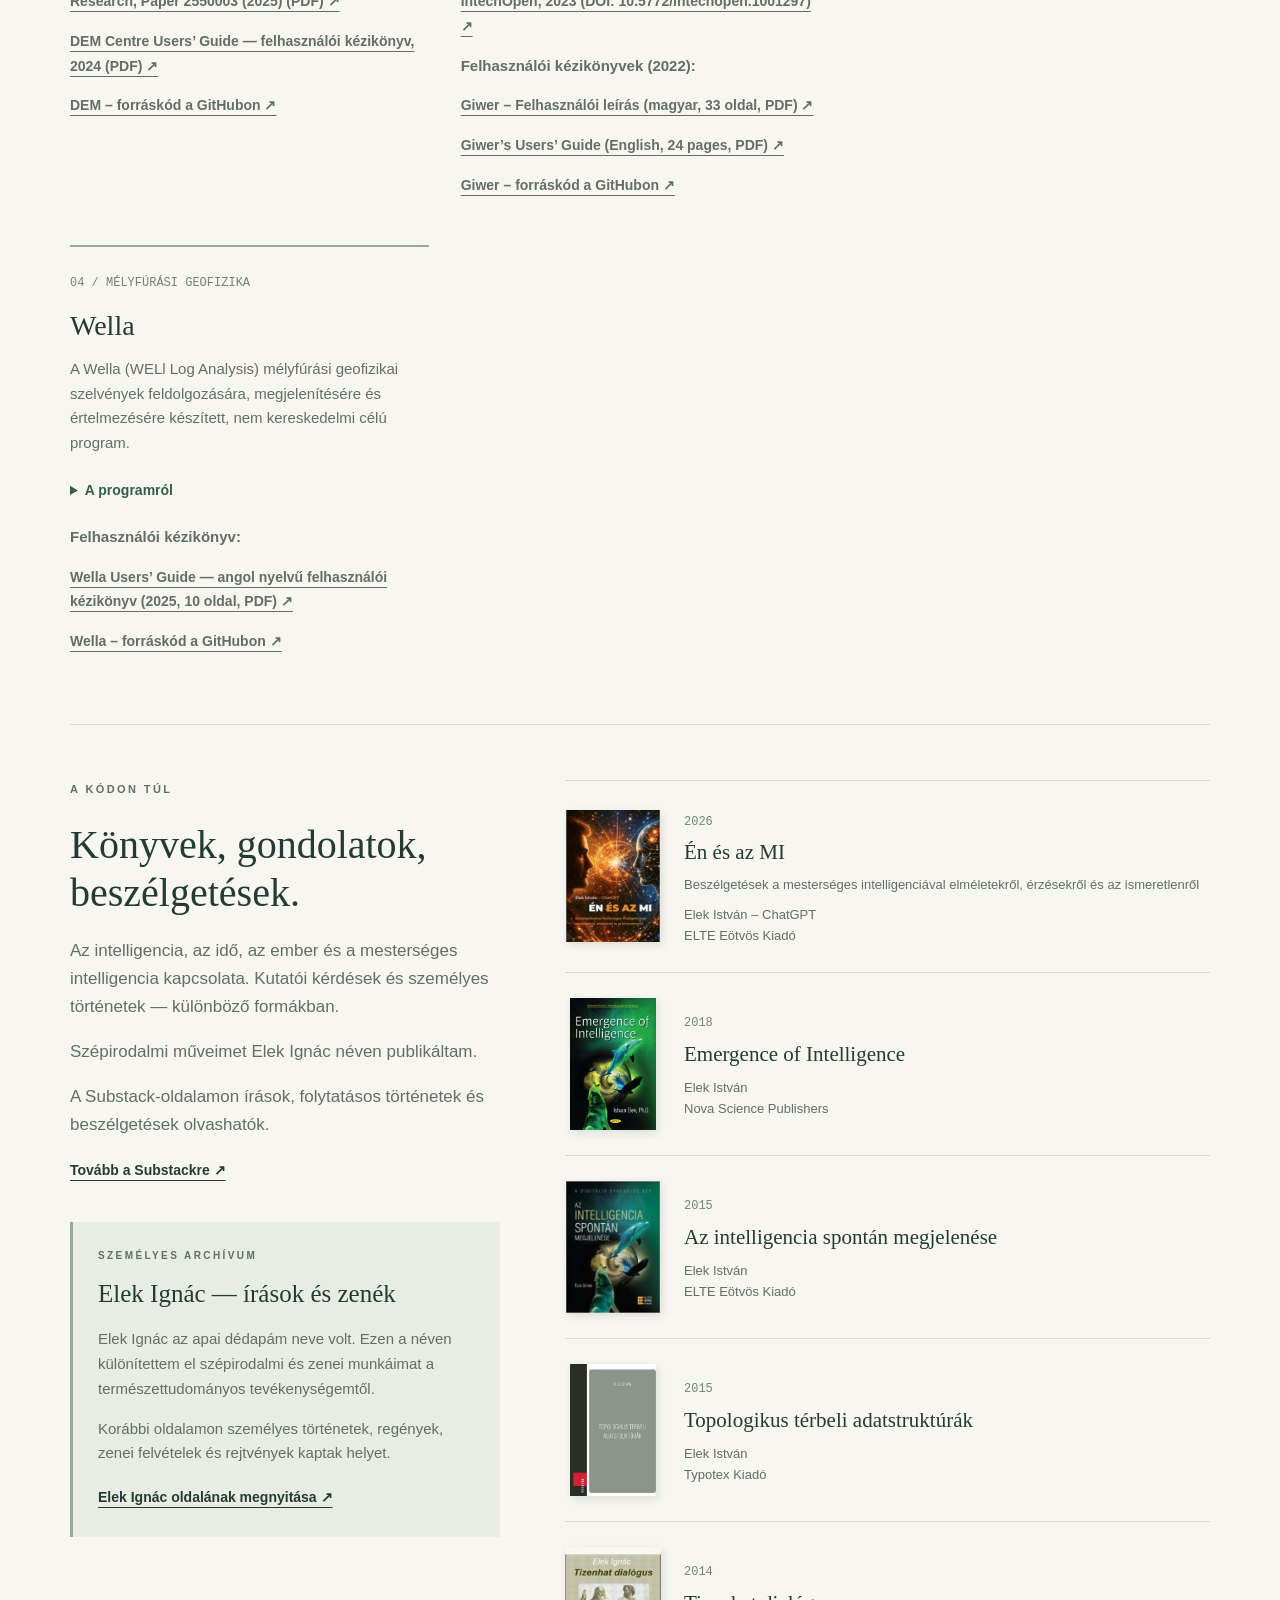
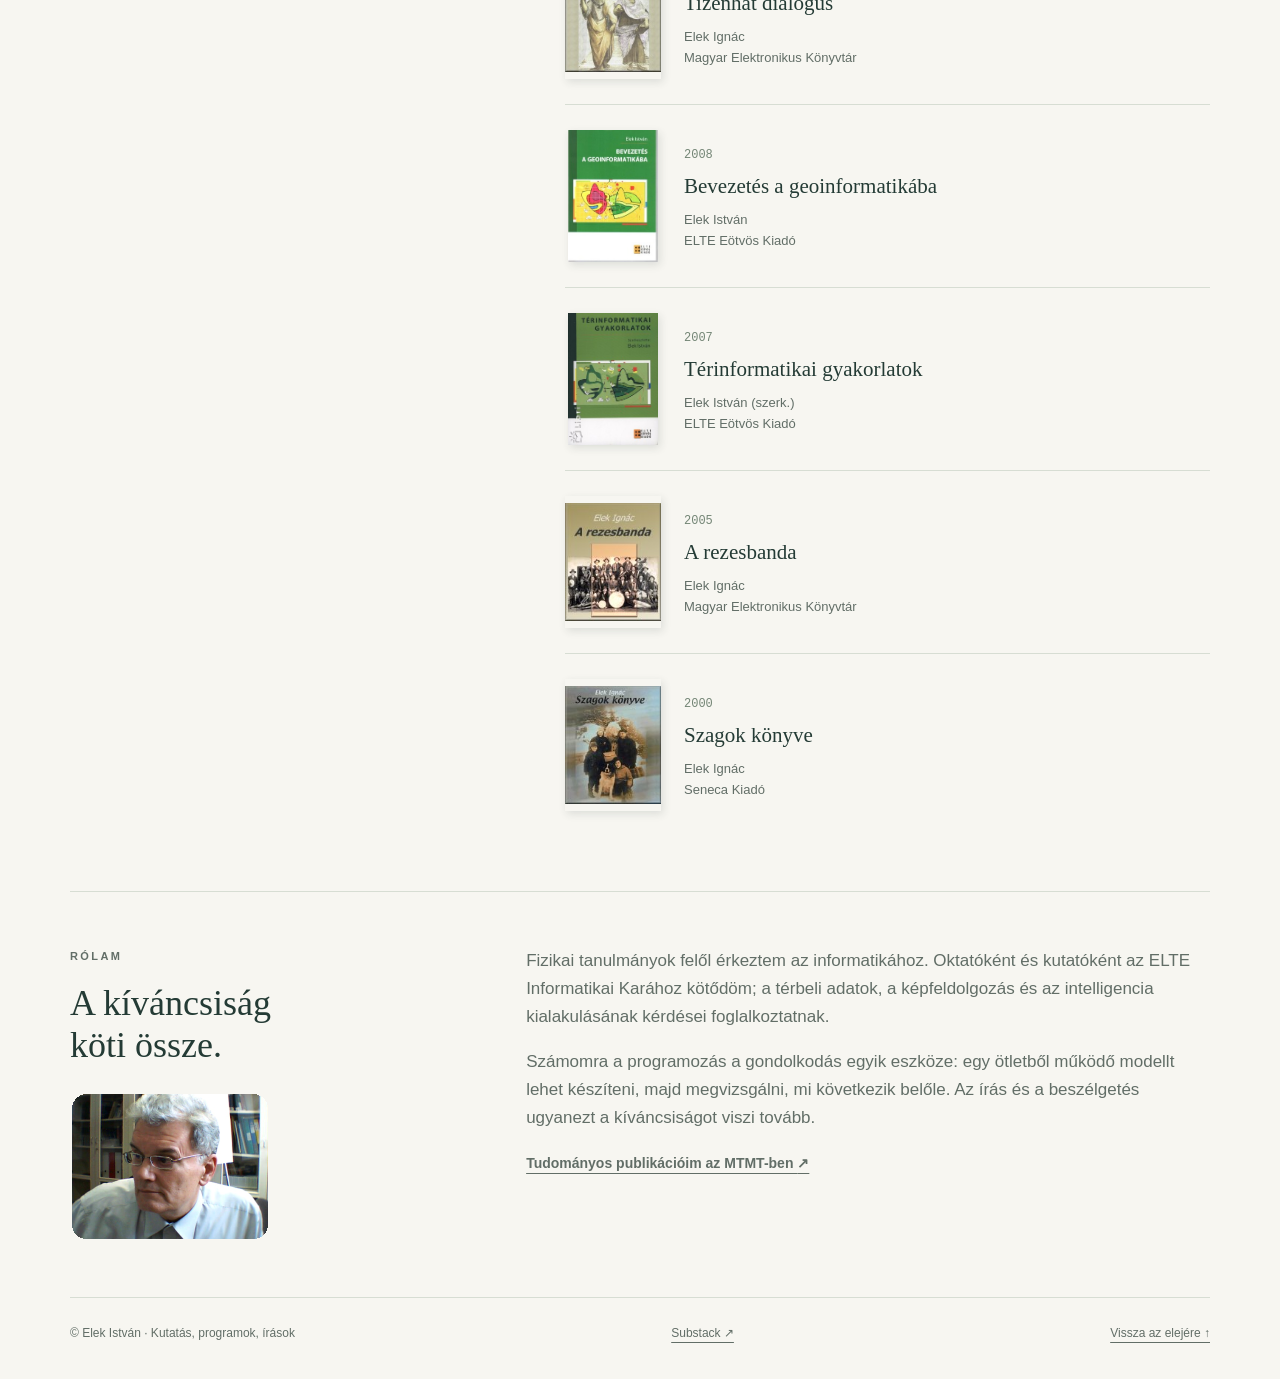
==== commit 32424890: "sdfsdf" ====
--- a/index.html
+++ b/index.html
@@ -5,7 +5,7 @@
 <header><a class="brand" href="#"> <span>EI</span>Elek István</a><nav aria-label="Főmenü"><a href="#muhely">Kutatás és programok</a><a href="#irasok">Könyvek és írások</a><a href="#rolam">Rólam</a></nav></header>
 <main id="tartalom"><div class="hero"><div><p class="eyebrow">Elek István személyes műhelye</p><h1>Kutatás, programok,<br/><em>írások.</em></h1><p class="intro">Hogyan lesz adatokból felismerés, egyszerű szabályokból összetett viselkedés, kérdésekből új gondolat?</p><p class="intro">Ezek mentén kutatok, írok és készítek programokat. Ezen az oldalon a munkáimból és a közben születő gondolatokból válogatok.</p><a class="button" href="#muhely">Nézz körül a műhelyben <span aria-hidden="true">↓</span></a></div><figure class="hero-figure"><img alt="A Dunakanyar színes raszterképe, erdőkkel, településekkel és a kanyargó folyóval" height="800" src="images/dunakanyar-raszter.jpg" width="979"/><figcaption>A Dunakanyar — egy kép, sokféle megközelítés.</figcaption></figure></div>
 <section id="muhely"><div class="section-head"><h2>A műhelyben</h2><span>KÉPFELDOLGOZÁS · SZIMULÁCIÓ · FELFEDEZÉS</span></div><article class="featured"><div><p class="eyebrow">Most ezen dolgozom</p><h3>Impro</h3><p>Egy képfeldolgozó műhely, ahol a képeket nemcsak nézni lehet, hanem kérdéseket is feltenni nekik. Kísérletek szűréssel, osztályozással és a képi információ feltárásával.</p><a class="textlink" href="#impro">Az Impro bemutatása <span aria-hidden="true">↗</span></a></div><div class="comparison"><figure><img alt="A Dunakanyar RGB-képe az osztályozás előtt" height="800" loading="lazy" src="images/dunakanyar-rgb.jpg" width="979"/><figcaption>RGB-kép</figcaption></figure><figure><img alt="Ugyanazon terület k-means osztályozásának színezett eredménye" height="800" loading="lazy" src="images/dunakanyar-kmeans.jpg" width="979"/><figcaption>K-means osztályozás</figcaption></figure></div></article>
-<div class="projects"><article class="project" id="dem"><span class="number">01 / MESTERSÉGES VILÁGOK</span><h3>DEM</h3><p>Megjelenhet-e intelligencia egyszerű szabályokból? Egy mesterséges világ lakói energiát gyűjtenek, tapasztalatot szereznek és tudást adnak át.</p><details><summary>A kutatásról</summary><p>A modell tere egy önmagába visszatérő, tórusz alakú világ. Az entitások energiaforrások és energianyelők között mozognak; emlékezetük és találkozásaik befolyásolják a viselkedésüket.</p><p>A kísérletek középpontjában az alkalmazkodás, a tudásátadás és az összetett viselkedés kialakulása áll.</p></details><div class="dem-documents"><p><strong>Részletes dokumentáció (angolul):</strong></p><p><a class="textlink" href="docs/DEM_theory.pdf" target="_blank" rel="noopener noreferrer">Digital Evolutionary Machines and Their Spontaneously Emerging Intelligence — International Journal of Artificial Intelligence and Robotics Research, Paper 2550003 (2025) (PDF) ↗</a></p><p><a class="textlink" href="docs/DEM_dcusersguide.pdf" target="_blank" rel="noopener noreferrer">DEM Centre Users’ Guide — felhasználói kézikönyv, 2024 (PDF) ↗</a></p></div><p><a class="textlink" href="https://github.com/istvan-elek/DEM" target="_blank" rel="noopener noreferrer">DEM – forráskód a GitHubon ↗</a></p></article> <article class="project" id="giwer"><span class="number">02 / TÉRBELI INFORMÁCIÓ</span><h3>Giwer</h3><p>A Giwer egy mozaikszó a GeoImage Workflow Editing Resources szavakból megalkotva. Célja a képfeldolgozás és képi értelmezés, különös tekintettel a drónfelvételekre. Kapcsolat a látvány, az adatok és a térbeli összefüggések között.</p><details><summary>A programról</summary><p>A Giwer a raszterképek feldolgozásának és értelmezésének műhelye. Négy fő komponensből áll: Catalog, DataStock, Workflow Builder és Image Mosaic. A fejlesztés során szerzett tapasztalatok az új képfeldolgozó program, az Impro tervezéséhez is kiindulópontot adnak.</p></details><div class="giwer-documents"><p><strong>A fejlesztés leírása:</strong></p><p><a class="textlink" href="https://www.intechopen.com/chapters/1135801" target="_blank" rel="noopener noreferrer">GeoImage Workflow Editing Resources: GIWER — IntechOpen, 2023 (DOI: 10.5772/intechopen.1001297) ↗</a></p><p><strong>Felhasználói kézikönyvek (2022):</strong></p><p><a class="textlink" href="docs/giwer_ug_hu.pdf" target="_blank" rel="noopener noreferrer">Giwer – Felhasználói leírás (magyar, 33 oldal, PDF) ↗</a></p><p><a class="textlink" href="docs/giwer_ug_eng.pdf" target="_blank" rel="noopener noreferrer">Giwer’s Users’ Guide (English, 24 pages, PDF) ↗</a></p></div><p><a class="textlink" href="https://github.com/istvan-elek/Giwer" target="_blank" rel="noopener noreferrer">Giwer – forráskód a GitHubon ↗</a></p></article> <article class="project" id="impro"><span class="number">03 / KÉPFELDOLGOZÓ MŰHELY</span><h3>Impro</h3><p>Saját fejlesztésű C#-os asztali program képfeldolgozási kísérletekhez. Egy hely, ahol az algoritmusokat valódi képeken lehet kipróbálni.</p><details><summary>A programról</summary><p>Az Impro fejlesztés alatt álló műhelyprogram. A munka része többek között új képfeldolgozó algoritmusok kidolgozása, régebbiek probálgatása, szintetikus képek előállítása, valamint mindenféle osztályozás eredményeinek vizsgálata.</p><p>A fenti képpár ugyanannak a dunai területnek az RGB-megjelenítését és osztályozott változatát mutatja.</p><div class="impro-texture"><h4>Textúrák vizsgálata</h4><p>Az Impro fejlesztésének egyik központi témája a képi textúrák elemzése. A textúra nemcsak a képpontok intenzitását, hanem azok térbeli elrendeződését, ismétlődését és egymáshoz való viszonyát is jellemzi.</p><p>Szintetikus tesztképekkel vizsgáljuk, hogyan különíthetők el az eltérő finomságú, irányultságú és szerkezetű mintázatok. Statisztikai, Fourier-alapú és osztályozási módszerekkel kísérletezünk.</p><p>Az alábbi képpár két különböző léptékű véletlenszerű textúrát, illetve egy k-means osztályozási kísérlet eredményét mutatja. Azt vizsgáljuk, milyen többletinformációt adhat a térbeli szerkezet a képpontértékekhez képest. Az már most világos, hogy nincs univerzális textúra detektor. </p><div class="texture-examples" style="display:grid;grid-template-columns:repeat(auto-fit,minmax(min(100%,260px),1fr));gap:1rem;align-items:start"><figure style="margin:0"><img src="images/random_blobs.png" alt="Finom szemcsés és nagyobb foltokból álló fekete-fehér szintetikus textúrák" loading="lazy" style="width:100%;height:auto;display:block"/><figcaption>Szintetikus tesztkép: két eltérő léptékű textúra.</figcaption></figure><figure style="margin:0"><img src="images/randomblobskmeans.png" alt="A kétféle textúra k-means osztályozásának piros és zöld eredménye" loading="lazy" style="width:100%;height:auto;display:block"/><figcaption>K-means osztályozási kísérlet eredménye.</figcaption></figure></div>
+<div class="projects"><article class="project" id="dem"><span class="number">01 / MESTERSÉGES VILÁGOK</span><h3>DEM</h3><p>Megjelenhet-e intelligencia egyszerű szabályokból? Egy mesterséges világ lakói energiát gyűjtenek, tapasztalatot szereznek és tudást adnak át.</p><details><summary>A kutatásról</summary><p>A modell tere egy önmagába visszatérő, tórusz alakú világ. Az entitások energiaforrások és energianyelők között mozognak; emlékezetük és találkozásaik befolyásolják a viselkedésüket.</p><p>A kísérletek középpontjában az alkalmazkodás, a tudásátadás és az összetett viselkedés kialakulása áll.</p></details><div class="dem-documents"><p><strong>Részletes dokumentáció (angolul):</strong></p><p><a class="textlink" href="docs/DEM_theory.pdf" target="_blank" rel="noopener noreferrer">Digital Evolutionary Machines and Their Spontaneously Emerging Intelligence — International Journal of Artificial Intelligence and Robotics Research, Paper 2550003 (2025) (PDF) ↗</a></p><p><a class="textlink" href="docs/DEM_dcusersguide.pdf" target="_blank" rel="noopener noreferrer">DEM Centre Users’ Guide — felhasználói kézikönyv, 2024 (PDF) ↗</a></p></div><p><a class="textlink" href="https://github.com/istvan-elek/DEM" target="_blank" rel="noopener noreferrer">DEM – forráskód a GitHubon ↗</a></p></article> <article class="project" id="giwer"><span class="number">02 / TÉRBELI INFORMÁCIÓ</span><h3>Giwer</h3><p>A Giwer egy mozaikszó a GeoImage Workflow Editing Resources szavakból megalkotva. Célja a képfeldolgozás és képi értelmezés, különös tekintettel a drónfelvételekre. Kapcsolat a látvány, az adatok és a térbeli összefüggések között.</p><details><summary>A programról</summary><p>A Giwer a raszterképek feldolgozásának és értelmezésének műhelye. Négy fő komponensből áll: Catalog, DataStock, Workflow Builder és Image Mosaic. A fejlesztés során szerzett tapasztalatok az új képfeldolgozó program, az Impro tervezéséhez is kiindulópontot adnak.</p></details><div class="giwer-documents"><p><strong>Tudományos ismertető:</strong></p><p><a class="textlink" href="https://www.intechopen.com/chapters/1135801" target="_blank" rel="noopener noreferrer">GeoImage Workflow Editing Resources: GIWER — IntechOpen, 2023 (DOI: 10.5772/intechopen.1001297) ↗</a></p><p><strong>Felhasználói kézikönyvek (2022):</strong></p><p><a class="textlink" href="docs/giwer_ug_hu.pdf" target="_blank" rel="noopener noreferrer">Giwer – Felhasználói leírás (magyar, 33 oldal, PDF) ↗</a></p><p><a class="textlink" href="docs/giwer_ug_eng.pdf" target="_blank" rel="noopener noreferrer">Giwer’s Users’ Guide (English, 24 pages, PDF) ↗</a></p></div><p><a class="textlink" href="https://github.com/istvan-elek/Giwer" target="_blank" rel="noopener noreferrer">Giwer – forráskód a GitHubon ↗</a></p></article> <article class="project" id="impro"><span class="number">03 / KÉPFELDOLGOZÓ MŰHELY</span><h3>Impro</h3><p>Saját fejlesztésű C#-os asztali program képfeldolgozási kísérletekhez. Egy hely, ahol az algoritmusokat valódi képeken lehet kipróbálni.</p><details><summary>A programról</summary><p>Az Impro fejlesztés alatt álló műhelyprogram. A munka része többek között új képfeldolgozó algoritmusok kidolgozása, régebbiek probálgatása, szintetikus képek előállítása, valamint mindenféle osztályozás eredményeinek vizsgálata.</p><p>A fenti képpár ugyanannak a dunai területnek az RGB-megjelenítését és osztályozott változatát mutatja.</p><div class="impro-texture"><h4>Textúrák vizsgálata</h4><p>Az Impro fejlesztésének egyik központi témája a képi textúrák elemzése. A textúra nemcsak a képpontok intenzitását, hanem azok térbeli elrendeződését, ismétlődését és egymáshoz való viszonyát is jellemzi.</p><p>Szintetikus tesztképekkel vizsgáljuk, hogyan különíthetők el az eltérő finomságú, irányultságú és szerkezetű mintázatok. Statisztikai, Fourier-alapú és osztályozási módszerekkel kísérletezünk.</p><p>Az alábbi képpár két különböző léptékű véletlenszerű textúrát, illetve egy k-means osztályozási kísérlet eredményét mutatja. Azt vizsgáljuk, milyen többletinformációt adhat a térbeli szerkezet a képpontértékekhez képest. Az már most világos, hogy nincs univerzális textúra detektor. </p><div class="texture-examples" style="display:grid;grid-template-columns:repeat(auto-fit,minmax(min(100%,260px),1fr));gap:1rem;align-items:start"><figure style="margin:0"><img src="images/random_blobs.png" alt="Finom szemcsés és nagyobb foltokból álló fekete-fehér szintetikus textúrák" loading="lazy" style="width:100%;height:auto;display:block"/><figcaption>Szintetikus tesztkép: két eltérő léptékű textúra.</figcaption></figure><figure style="margin:0"><img src="images/randomblobskmeans.png" alt="A kétféle textúra k-means osztályozásának piros és zöld eredménye" loading="lazy" style="width:100%;height:auto;display:block"/><figcaption>K-means osztályozási kísérlet eredménye.</figcaption></figure></div>
 <p>Az irányultság is fontos textúrajellemző. A következő szintetikus képen négy, eltérő irányú periodikus csíkmintázat szerepel. A k-means osztályozás ebben a kedvező példában szinte tökéletesen elkülöníti a négy területet. Ez azonban nem jelenti azt, hogy tetszőleges, összetettebb textúrákon is ilyen pontos eredményt kapunk.</p>
 <div class="texture-examples" style="display:grid;grid-template-columns:repeat(auto-fit,minmax(min(100%,260px),1fr));gap:1rem;align-items:start"><figure style="margin:0"><img src="images/4boxsine.png" alt="Négy negyedre osztott szintetikus kép eltérő irányú csíkmintázatokkal" loading="lazy" style="width:100%;height:auto;display:block"/><figcaption>Négy különböző irányultságú szintetikus textúra.</figcaption></figure><figure style="margin:0"><img src="images/4boxsine_kmeans.png" alt="A négy irányultságú textúra k-means osztályozása négy színnel" loading="lazy" style="width:100%;height:auto;display:block"/><figcaption>K-means osztályozás: a négy terület jól elkülönül.</figcaption></figure></div></div></details></article>
 <article class="project" id="wella"><span class="number">04 / MÉLYFÚRÁSI GEOFIZIKA</span><h3>Wella</h3><p>A Wella (WELl Log Analysis) mélyfúrási geofizikai szelvények feldolgozására, megjelenítésére és értelmezésére készített, nem kereskedelmi célú program.</p><details><summary>A programról</summary><p>Nyugdíjba vonulásom után, szakmai érdeklődésből fejlesztettem. A Wella nem kész petrofizikai értelmezési algoritmusok gyűjteménye: a felhasználó maga adhat meg számítási formulákat, amelyeket a program a mérési szelvények pontjain kiértékel, majd megjeleníti az eredményeket.</p><p>Az értelmezési műveletek pontonkéntiek; konvolúciós és ablakozási eljárások nem részei ennek a rendszernek. Az előfeldolgozásban néhány hasonló megoldás kísérleti jelleggel szerepel.</p><p>A Wella korlátozott funkcionalitású, kísérleti fejlesztés, nem kereskedelmi szoftver.</p><p>A következő képek a Wella néhány megjelenítési és elemzési lehetőségét szemléltetik.</p>
